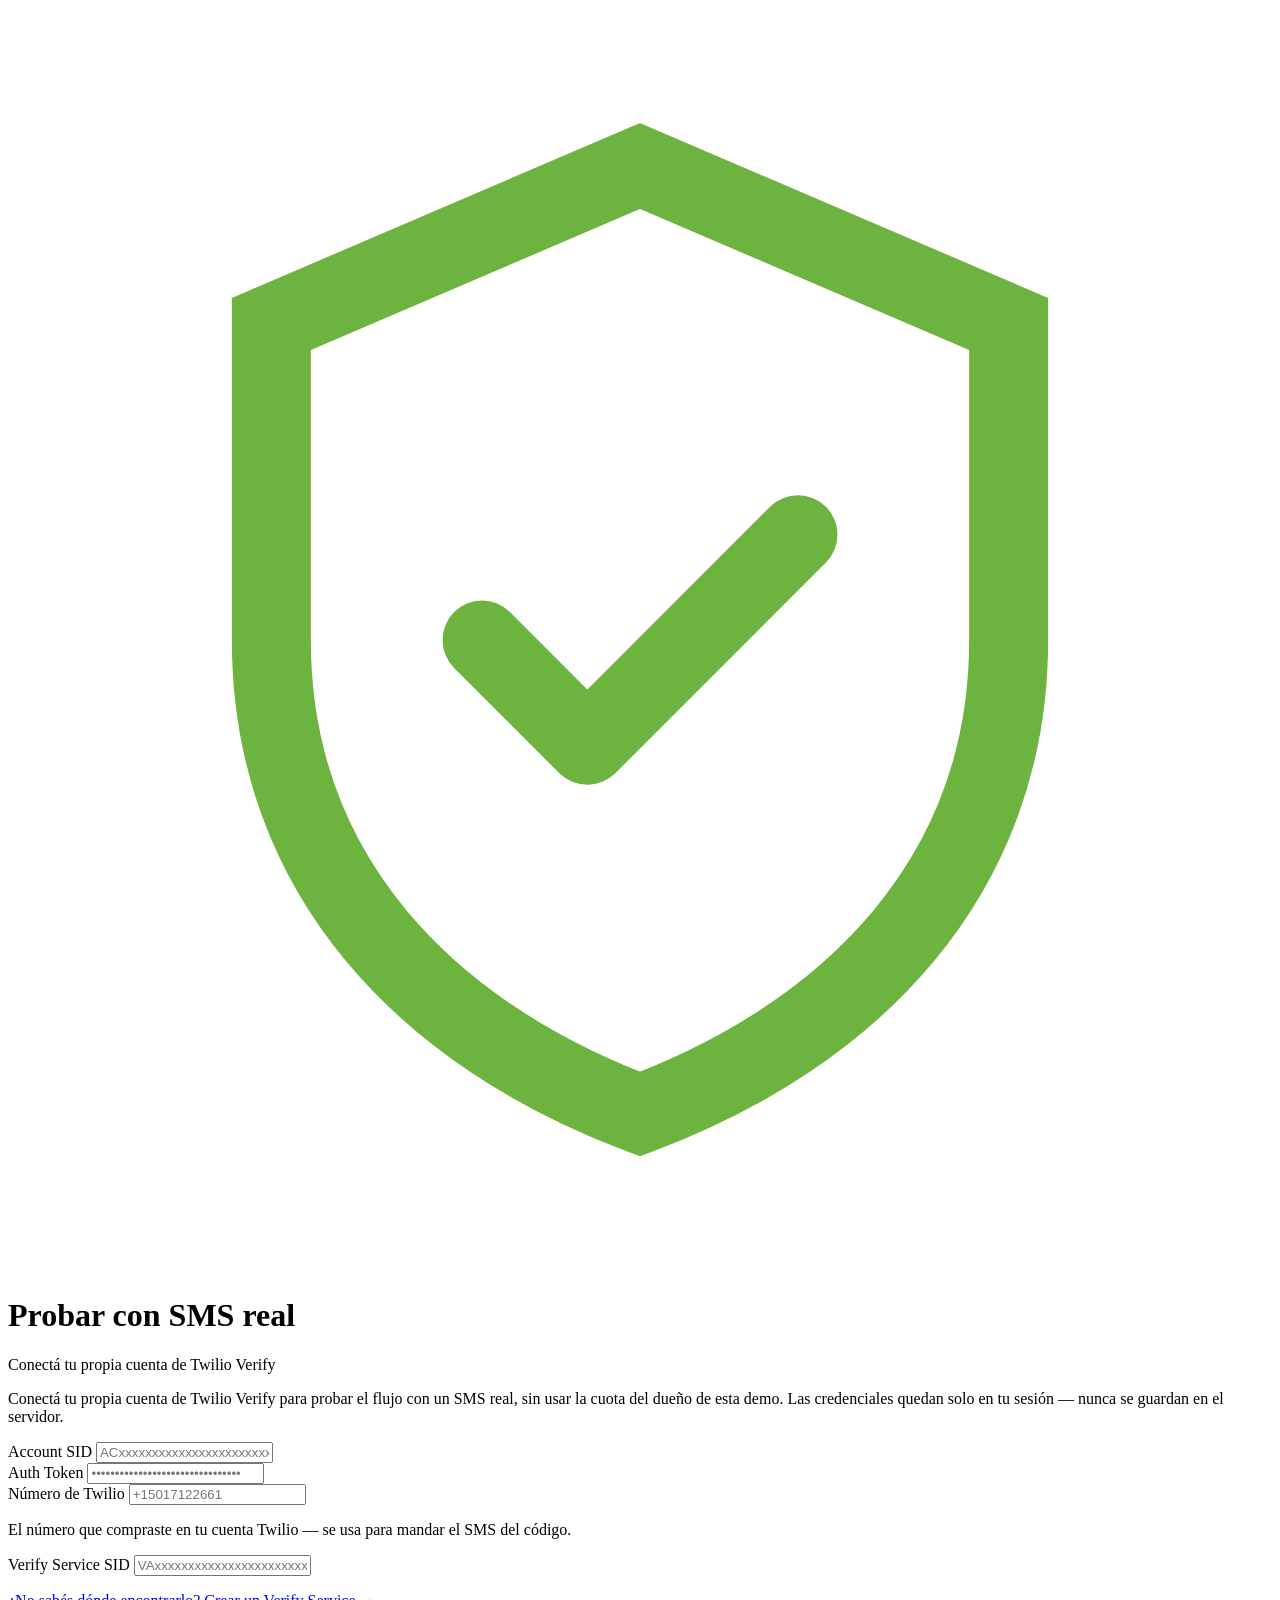
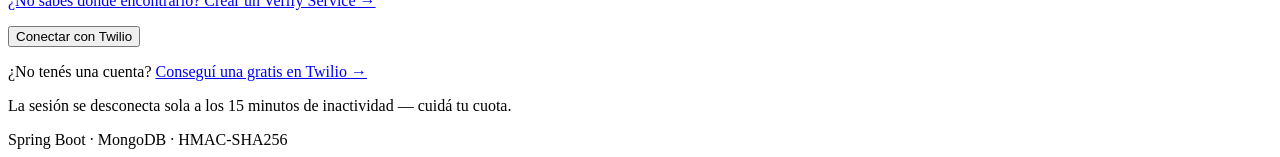
==== src/main/resources/static/index.html @ 2254ca59 "ui: reordenar campos del formulario de conexion Twilio Numero de Twilio ahora va justo despues de Au" ====
<!DOCTYPE html>
<html lang="es">
<head>
<meta charset="UTF-8">
<meta name="viewport" content="width=device-width, initial-scale=1.0">
<title>OTP Service</title>
<link rel="icon" href="data:image/svg+xml,%3Csvg xmlns='http://www.w3.org/2000/svg' viewBox='0 0 24 24'%3E%3Crect width='24' height='24' rx='6' fill='%2314210d'/%3E%3Cpath d='M12 3l7 3v6c0 4.5-3 7.5-7 9-4-1.5-7-4.5-7-9V6l7-3z' fill='none' stroke='%236db33f' stroke-width='1.6'/%3E%3C/svg%3E">
<link rel="preconnect" href="https://fonts.googleapis.com">
<link rel="preconnect" href="https://fonts.gstatic.com" crossorigin>
<link href="https://fonts.googleapis.com/css2?family=Space+Grotesk:wght@500;600;700&family=JetBrains+Mono:wght@500;600&family=Manrope:wght@400;500;600&display=swap" rel="stylesheet">
<link rel="stylesheet" href="/style.css">
</head>
<body>
  <div class="app-wrapper">
    <div class="app app-narrow">
      <header>
        <div class="badge" aria-hidden="true">
          <svg viewBox="0 0 24 24" fill="none">
            <path d="M12 3l7 3v6c0 4.5-3 7.5-7 9-4-1.5-7-4.5-7-9V6l7-3z" stroke="#6db33f" stroke-width="1.5"/>
            <path d="M9 12l2 2 4-4" stroke="#6db33f" stroke-width="1.5" stroke-linecap="round" stroke-linejoin="round"/>
          </svg>
        </div>
        <h1>Probar con SMS real</h1>
        <p>Conectá tu propia cuenta de Twilio Verify</p>
      </header>

      <div class="card twilio-card">
        <p class="hint" style="margin-top:0;">Conectá tu propia cuenta de Twilio Verify para probar el flujo con un SMS real, sin usar la cuota del dueño de esta demo. Las credenciales quedan solo en tu sesión — nunca se guardan en el servidor.</p>
        <div class="field">
          <label for="tw-account-sid">Account SID</label>
          <input id="tw-account-sid" type="text" placeholder="ACxxxxxxxxxxxxxxxxxxxxxxxxxxxxxxxx">
        </div>
        <div class="field">
          <label for="tw-auth-token">Auth Token</label>
          <input id="tw-auth-token" type="password" placeholder="••••••••••••••••••••••••••••••••">
        </div>

        <div class="field">
          <label for="tw-phone-number">Número de Twilio</label>
          <input id="tw-phone-number" type="text" placeholder="+15017122661">
          <p class="field-help">El número que compraste en tu cuenta Twilio — se usa para mandar el SMS del código.</p>
        </div>

        <div class="field">
          <label for="tw-verify-sid">Verify Service SID</label>
          <input id="tw-verify-sid" type="text" placeholder="VAxxxxxxxxxxxxxxxxxxxxxxxxxxxxxxxx">
          <p class="field-help"><a href="https://console.twilio.com/us1/develop/verify/services" target="_blank" rel="noopener noreferrer" class="twilio-link">¿No sabés dónde encontrarlo? Crear un Verify Service →</a></p>
        </div>

        <button id="tw-connect-btn" onclick="connectTwilio()">
          <span class="spinner"></span>
          <span class="btn-label">Conectar con Twilio</span>
        </button>
        <div id="tw-connect-result" class="result" role="status" aria-live="polite"></div>
        <p class="hint">¿No tenés una cuenta? <a href="https://console.twilio.com/" target="_blank" rel="noopener noreferrer" class="twilio-link">Conseguí una gratis en Twilio →</a></p>
        <p class="hint tw-warning">La sesión se desconecta sola a los 15 minutos de inactividad — cuidá tu cuota.</p>
      </div>

      <footer>Spring Boot · MongoDB · HMAC-SHA256</footer>
    </div>
  </div>

<script src="/js/twilio-connect.js"></script>
</body>
</html>
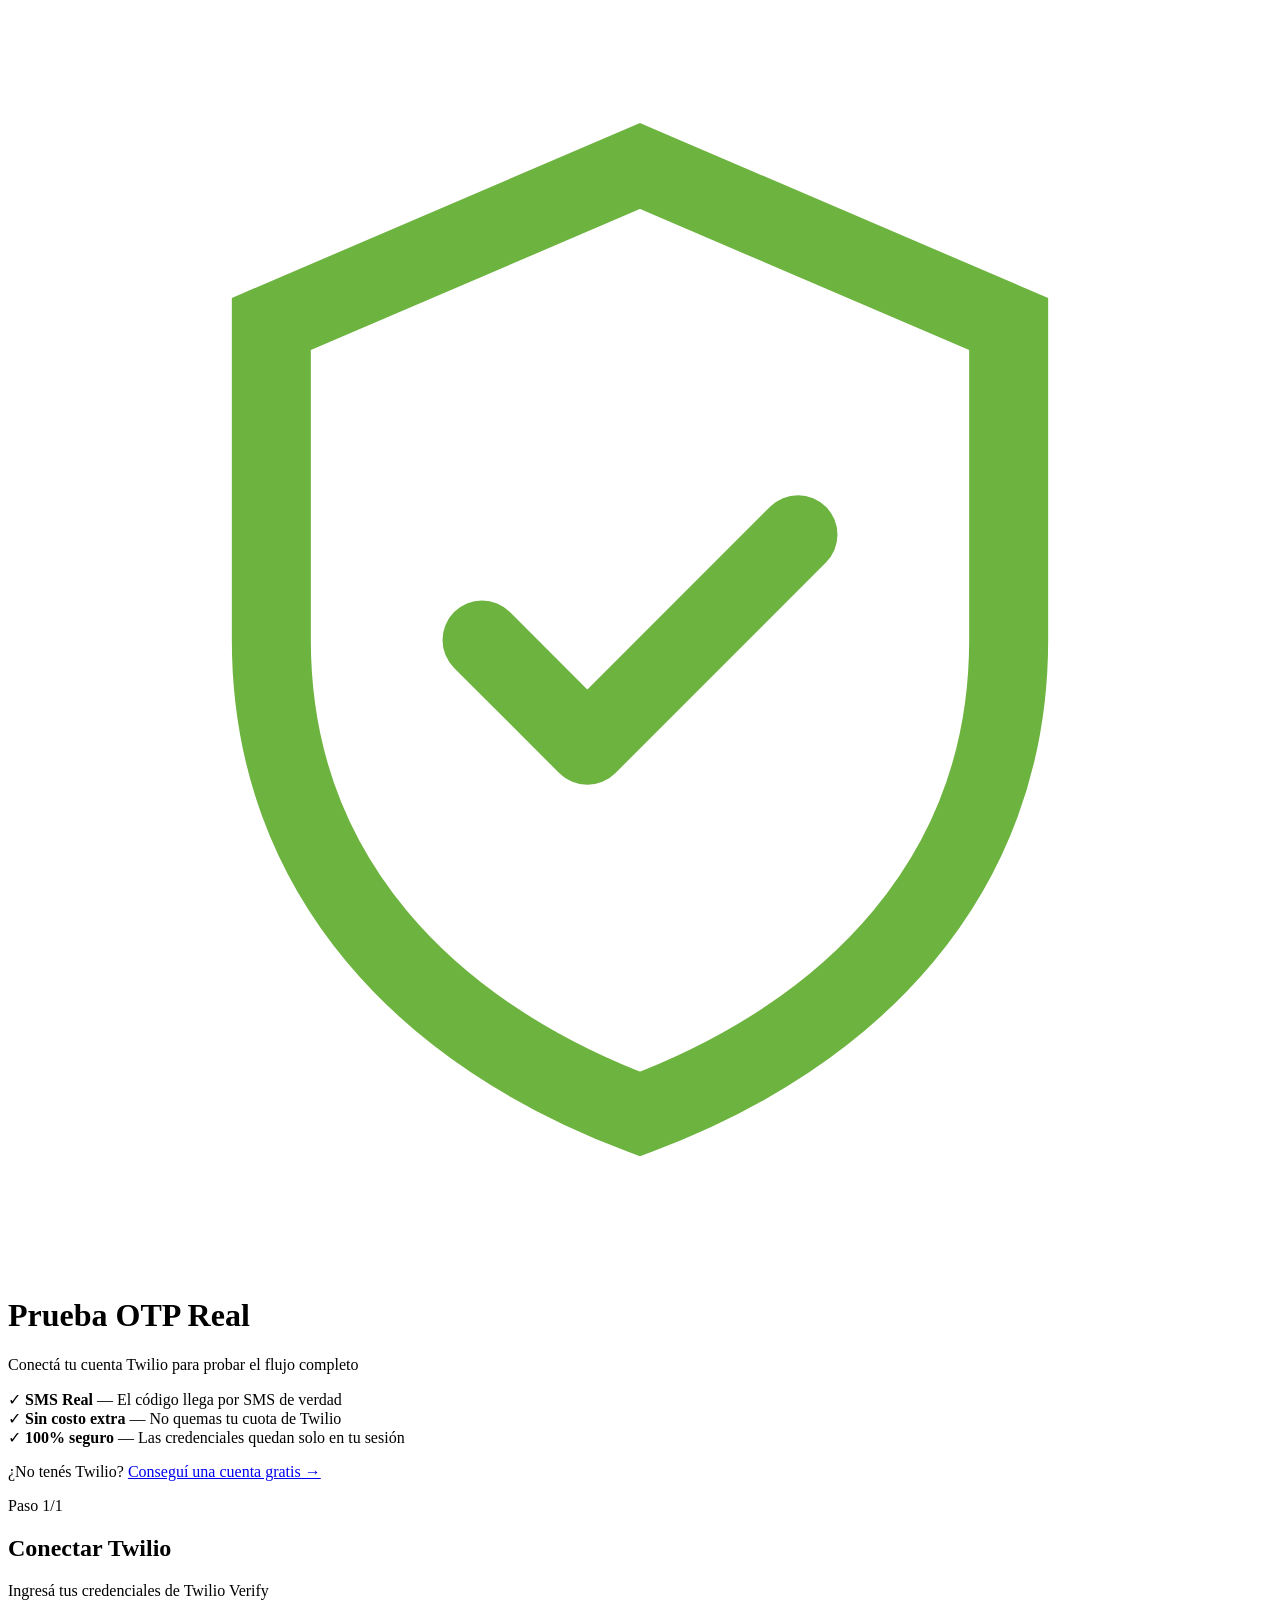
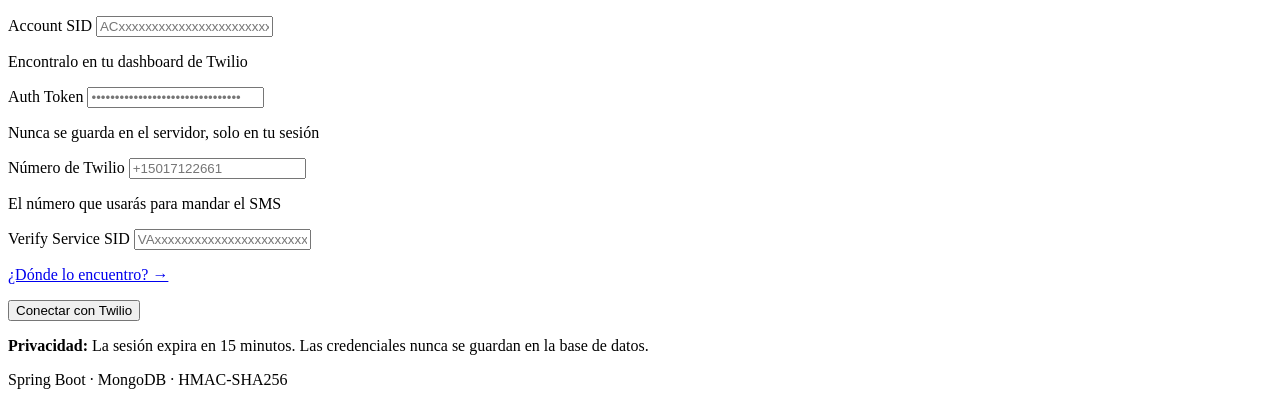
==== commit 1ccea85c: "design: rediseño UI/UX login con dos columnas + glassmorphism Implementada propuesta híbrida impecca" ====
--- a/src/main/resources/static/index.html
+++ b/src/main/resources/static/index.html
@@ -12,48 +12,94 @@
 </head>
 <body>
   <div class="app-wrapper">
-    <div class="app app-narrow">
-      <header>
-        <div class="badge" aria-hidden="true">
-          <svg viewBox="0 0 24 24" fill="none">
-            <path d="M12 3l7 3v6c0 4.5-3 7.5-7 9-4-1.5-7-4.5-7-9V6l7-3z" stroke="#6db33f" stroke-width="1.5"/>
-            <path d="M9 12l2 2 4-4" stroke="#6db33f" stroke-width="1.5" stroke-linecap="round" stroke-linejoin="round"/>
-          </svg>
-        </div>
-        <h1>Probar con SMS real</h1>
-        <p>Conectá tu propia cuenta de Twilio Verify</p>
-      </header>
+    <div class="app app-login">
+      <div class="login-container">
 
-      <div class="card twilio-card">
-        <p class="hint" style="margin-top:0;">Conectá tu propia cuenta de Twilio Verify para probar el flujo con un SMS real, sin usar la cuota del dueño de esta demo. Las credenciales quedan solo en tu sesión — nunca se guardan en el servidor.</p>
-        <div class="field">
-          <label for="tw-account-sid">Account SID</label>
-          <input id="tw-account-sid" type="text" placeholder="ACxxxxxxxxxxxxxxxxxxxxxxxxxxxxxxxx">
-        </div>
-        <div class="field">
-          <label for="tw-auth-token">Auth Token</label>
-          <input id="tw-auth-token" type="password" placeholder="••••••••••••••••••••••••••••••••">
+        <!-- COLUMNA IZQUIERDA: Info & Branding -->
+        <div class="login-info">
+          <div class="badge" aria-hidden="true">
+            <svg viewBox="0 0 24 24" fill="none">
+              <path d="M12 3l7 3v6c0 4.5-3 7.5-7 9-4-1.5-7-4.5-7-9V6l7-3z" stroke="#6db33f" stroke-width="1.5"/>
+              <path d="M9 12l2 2 4-4" stroke="#6db33f" stroke-width="1.5" stroke-linecap="round" stroke-linejoin="round"/>
+            </svg>
+          </div>
+          <h1>Prueba OTP Real</h1>
+          <p class="lead">Conectá tu cuenta Twilio para probar el flujo completo</p>
+
+          <div class="benefits">
+            <div class="benefit-item">
+              <span class="benefit-icon">✓</span>
+              <span class="benefit-text"><strong>SMS Real</strong> — El código llega por SMS de verdad</span>
+            </div>
+            <div class="benefit-item">
+              <span class="benefit-icon">✓</span>
+              <span class="benefit-text"><strong>Sin costo extra</strong> — No quemas tu cuota de Twilio</span>
+            </div>
+            <div class="benefit-item">
+              <span class="benefit-icon">✓</span>
+              <span class="benefit-text"><strong>100% seguro</strong> — Las credenciales quedan solo en tu sesión</span>
+            </div>
+          </div>
+
+          <div class="info-footer">
+            <p class="hint">¿No tenés Twilio? <a href="https://console.twilio.com/" target="_blank" rel="noopener noreferrer" class="link-accent">Conseguí una cuenta gratis →</a></p>
+          </div>
         </div>
 
-        <div class="field">
-          <label for="tw-phone-number">Número de Twilio</label>
-          <input id="tw-phone-number" type="text" placeholder="+15017122661">
-          <p class="field-help">El número que compraste en tu cuenta Twilio — se usa para mandar el SMS del código.</p>
+        <!-- COLUMNA DERECHA: Form Card -->
+        <div class="login-form-wrapper">
+          <div class="login-progress">
+            <span class="progress-label">Paso 1/1</span>
+            <div class="progress-bar">
+              <div class="progress-fill"></div>
+            </div>
+          </div>
+
+          <div class="card login-card">
+            <div class="card-header">
+              <h2>Conectar Twilio</h2>
+              <p class="card-subtitle">Ingresá tus credenciales de Twilio Verify</p>
+            </div>
+
+            <div class="form-section">
+              <div class="field">
+                <label for="tw-account-sid">Account SID</label>
+                <input id="tw-account-sid" type="text" placeholder="ACxxxxxxxxxxxxxxxxxxxxxxxxxxxxxxxx" autocomplete="off">
+                <p class="field-help">Encontralo en tu dashboard de Twilio</p>
+              </div>
+
+              <div class="field">
+                <label for="tw-auth-token">Auth Token</label>
+                <input id="tw-auth-token" type="password" placeholder="••••••••••••••••••••••••••••••••">
+                <p class="field-help">Nunca se guarda en el servidor, solo en tu sesión</p>
+              </div>
+
+              <div class="field">
+                <label for="tw-phone-number">Número de Twilio</label>
+                <input id="tw-phone-number" type="text" placeholder="+15017122661">
+                <p class="field-help">El número que usarás para mandar el SMS</p>
+              </div>
+
+              <div class="field">
+                <label for="tw-verify-sid">Verify Service SID</label>
+                <input id="tw-verify-sid" type="text" placeholder="VAxxxxxxxxxxxxxxxxxxxxxxxxxxxxxxxx">
+                <p class="field-help"><a href="https://console.twilio.com/us1/develop/verify/services" target="_blank" rel="noopener noreferrer" class="link-accent">¿Dónde lo encuentro? →</a></p>
+              </div>
+            </div>
+
+            <button id="tw-connect-btn" onclick="connectTwilio()" class="btn-primary">
+              <span class="spinner"></span>
+              <span class="btn-label">Conectar con Twilio</span>
+            </button>
+
+            <div id="tw-connect-result" class="result" role="status" aria-live="polite"></div>
+
+            <div class="form-footer">
+              <p class="hint"><strong>Privacidad:</strong> La sesión expira en 15 minutos. Las credenciales nunca se guardan en la base de datos.</p>
+            </div>
+          </div>
         </div>
 
-        <div class="field">
-          <label for="tw-verify-sid">Verify Service SID</label>
-          <input id="tw-verify-sid" type="text" placeholder="VAxxxxxxxxxxxxxxxxxxxxxxxxxxxxxxxx">
-          <p class="field-help"><a href="https://console.twilio.com/us1/develop/verify/services" target="_blank" rel="noopener noreferrer" class="twilio-link">¿No sabés dónde encontrarlo? Crear un Verify Service →</a></p>
-        </div>
-
-        <button id="tw-connect-btn" onclick="connectTwilio()">
-          <span class="spinner"></span>
-          <span class="btn-label">Conectar con Twilio</span>
-        </button>
-        <div id="tw-connect-result" class="result" role="status" aria-live="polite"></div>
-        <p class="hint">¿No tenés una cuenta? <a href="https://console.twilio.com/" target="_blank" rel="noopener noreferrer" class="twilio-link">Conseguí una gratis en Twilio →</a></p>
-        <p class="hint tw-warning">La sesión se desconecta sola a los 15 minutos de inactividad — cuidá tu cuota.</p>
       </div>
 
       <footer>Spring Boot · MongoDB · HMAC-SHA256</footer>
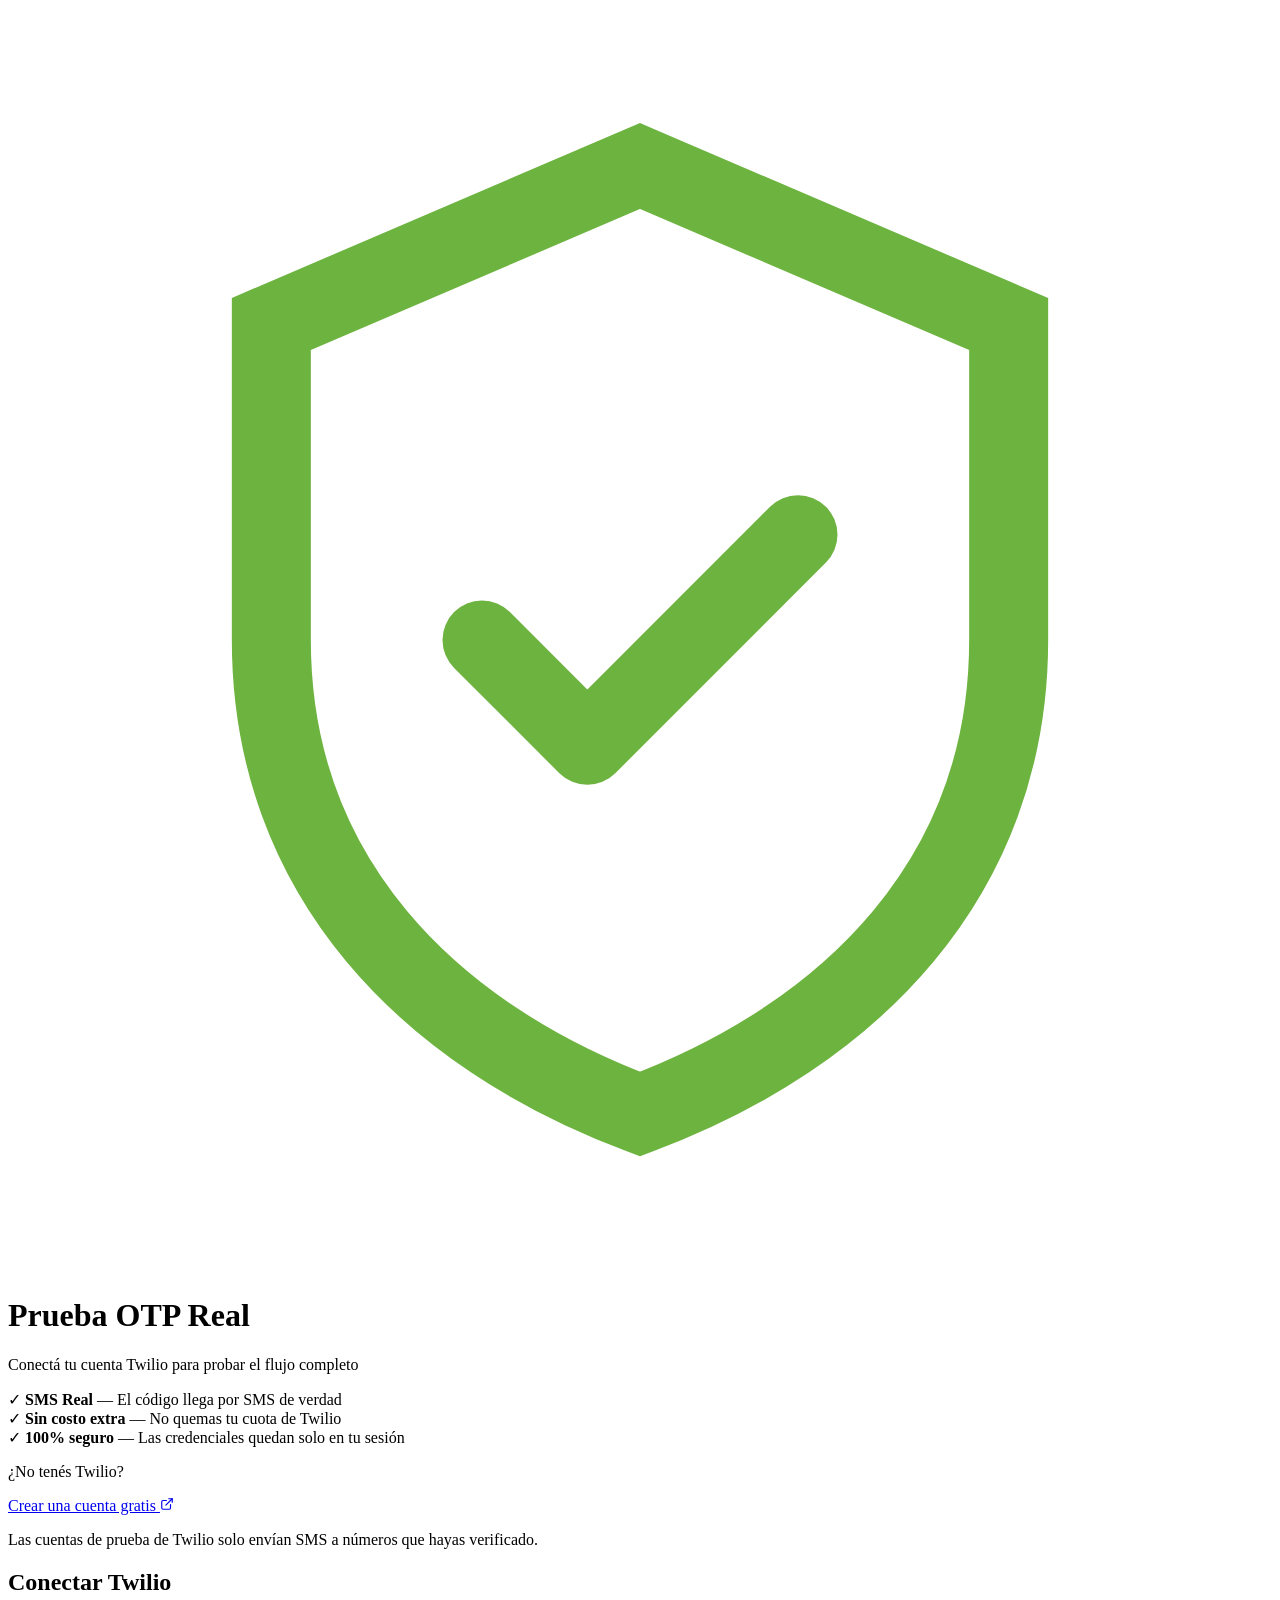
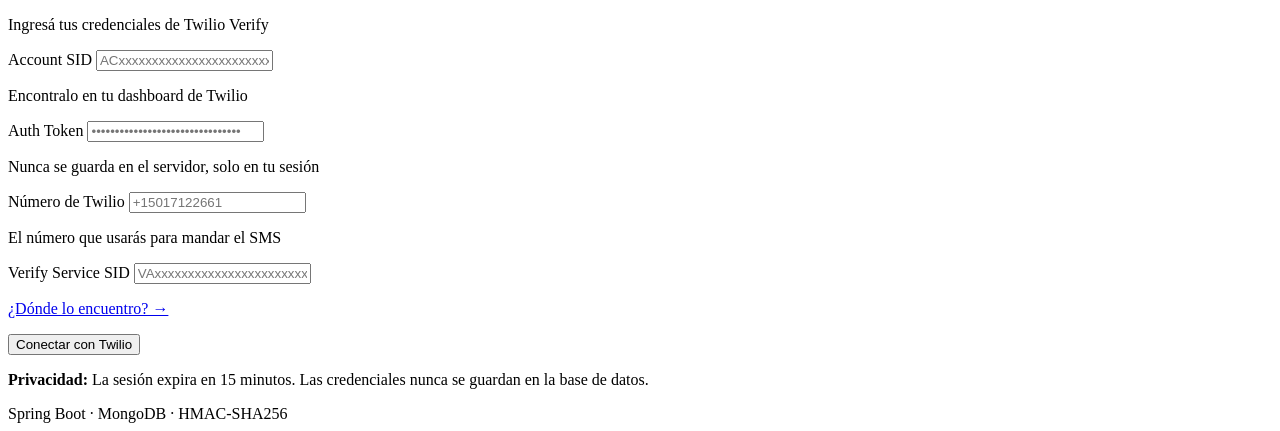
==== commit f34b5708: "feat(ui): remove the login step indicator and give the Twilio signup link its own block - Drop the "" ====
--- a/src/main/resources/static/index.html
+++ b/src/main/resources/static/index.html
@@ -42,19 +42,21 @@
           </div>
 
           <div class="info-footer">
-            <p class="hint">¿No tenés Twilio? <a href="https://console.twilio.com/" target="_blank" rel="noopener noreferrer" class="link-accent">Conseguí una cuenta gratis →</a></p>
+            <p class="info-footer-title">¿No tenés Twilio?</p>
+            <a class="btn-outline" href="https://console.twilio.com/" target="_blank" rel="noopener noreferrer">
+              <span>Crear una cuenta gratis</span>
+              <svg width="14" height="14" viewBox="0 0 24 24" fill="none" stroke="currentColor" stroke-width="2" stroke-linecap="round" stroke-linejoin="round" aria-hidden="true">
+                <path d="M18 13v6a2 2 0 0 1-2 2H5a2 2 0 0 1-2-2V8a2 2 0 0 1 2-2h6"/>
+                <polyline points="15 3 21 3 21 9"/>
+                <line x1="10" y1="14" x2="21" y2="3"/>
+              </svg>
+            </a>
+            <p class="info-footer-note">Las cuentas de prueba de Twilio solo envían SMS a números que hayas verificado.</p>
           </div>
         </div>
 
         <!-- COLUMNA DERECHA: Form Card -->
         <div class="login-form-wrapper">
-          <div class="login-progress">
-            <span class="progress-label">Paso 1/1</span>
-            <div class="progress-bar">
-              <div class="progress-fill"></div>
-            </div>
-          </div>
-
           <div class="card login-card">
             <div class="card-header">
               <h2>Conectar Twilio</h2>
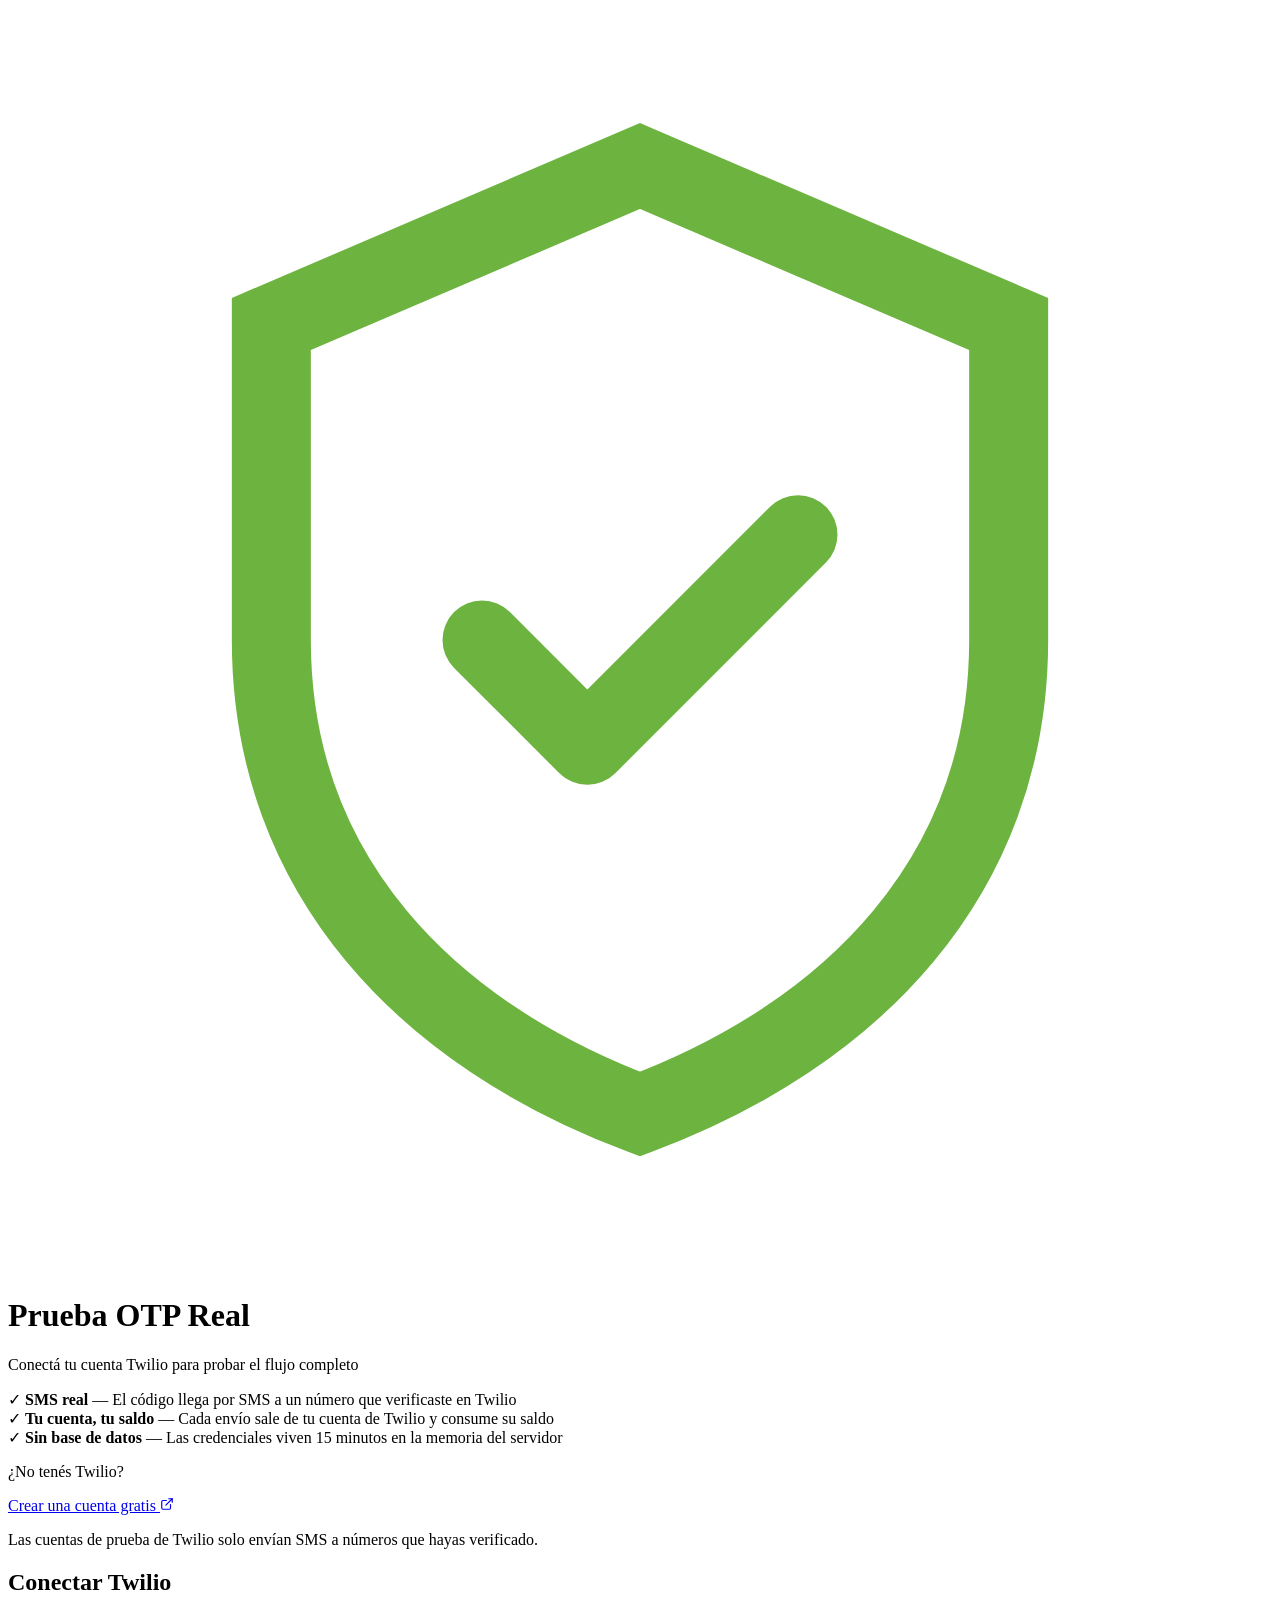
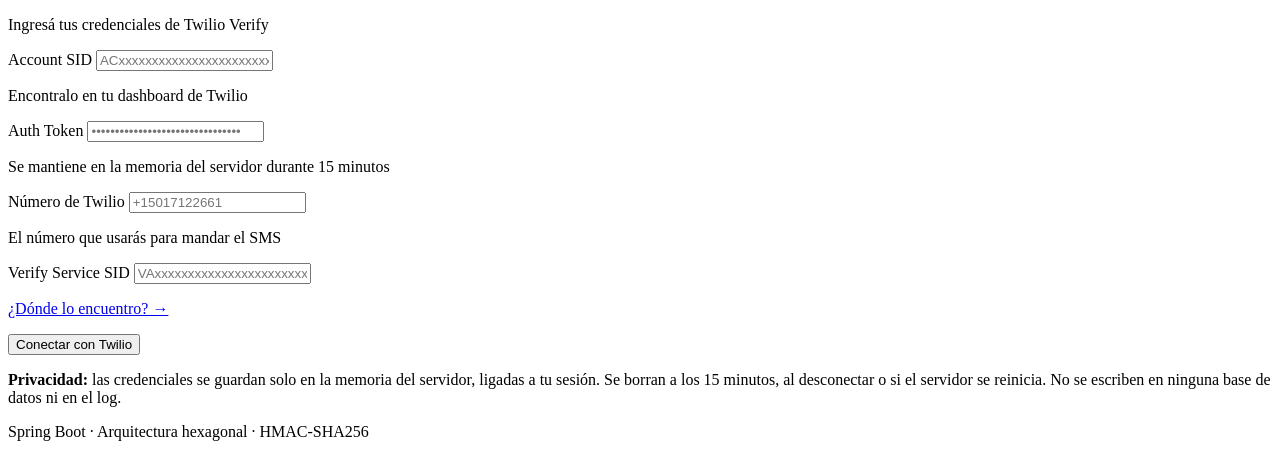
==== commit 53567dfd: "feat: prepare OTP service for Docker and Render deployment In-memory OTP storage by default with Mon" ====
--- a/src/main/resources/static/index.html
+++ b/src/main/resources/static/index.html
@@ -29,15 +29,15 @@
           <div class="benefits">
             <div class="benefit-item">
               <span class="benefit-icon">✓</span>
-              <span class="benefit-text"><strong>SMS Real</strong> — El código llega por SMS de verdad</span>
+              <span class="benefit-text"><strong>SMS real</strong> — El código llega por SMS a un número que verificaste en Twilio</span>
             </div>
             <div class="benefit-item">
               <span class="benefit-icon">✓</span>
-              <span class="benefit-text"><strong>Sin costo extra</strong> — No quemas tu cuota de Twilio</span>
+              <span class="benefit-text"><strong>Tu cuenta, tu saldo</strong> — Cada envío sale de tu cuenta de Twilio y consume su saldo</span>
             </div>
             <div class="benefit-item">
               <span class="benefit-icon">✓</span>
-              <span class="benefit-text"><strong>100% seguro</strong> — Las credenciales quedan solo en tu sesión</span>
+              <span class="benefit-text"><strong>Sin base de datos</strong> — Las credenciales viven 15 minutos en la memoria del servidor</span>
             </div>
           </div>
 
@@ -73,7 +73,7 @@
               <div class="field">
                 <label for="tw-auth-token">Auth Token</label>
                 <input id="tw-auth-token" type="password" placeholder="••••••••••••••••••••••••••••••••">
-                <p class="field-help">Nunca se guarda en el servidor, solo en tu sesión</p>
+                <p class="field-help">Se mantiene en la memoria del servidor durante 15 minutos</p>
               </div>
 
               <div class="field">
@@ -97,14 +97,14 @@
             <div id="tw-connect-result" class="result" role="status" aria-live="polite"></div>
 
             <div class="form-footer">
-              <p class="hint"><strong>Privacidad:</strong> La sesión expira en 15 minutos. Las credenciales nunca se guardan en la base de datos.</p>
+              <p class="hint"><strong>Privacidad:</strong> las credenciales se guardan solo en la memoria del servidor, ligadas a tu sesión. Se borran a los 15 minutos, al desconectar o si el servidor se reinicia. No se escriben en ninguna base de datos ni en el log.</p>
             </div>
           </div>
         </div>
 
       </div>
 
-      <footer>Spring Boot · MongoDB · HMAC-SHA256</footer>
+      <footer>Spring Boot · Arquitectura hexagonal · HMAC-SHA256</footer>
     </div>
   </div>
 
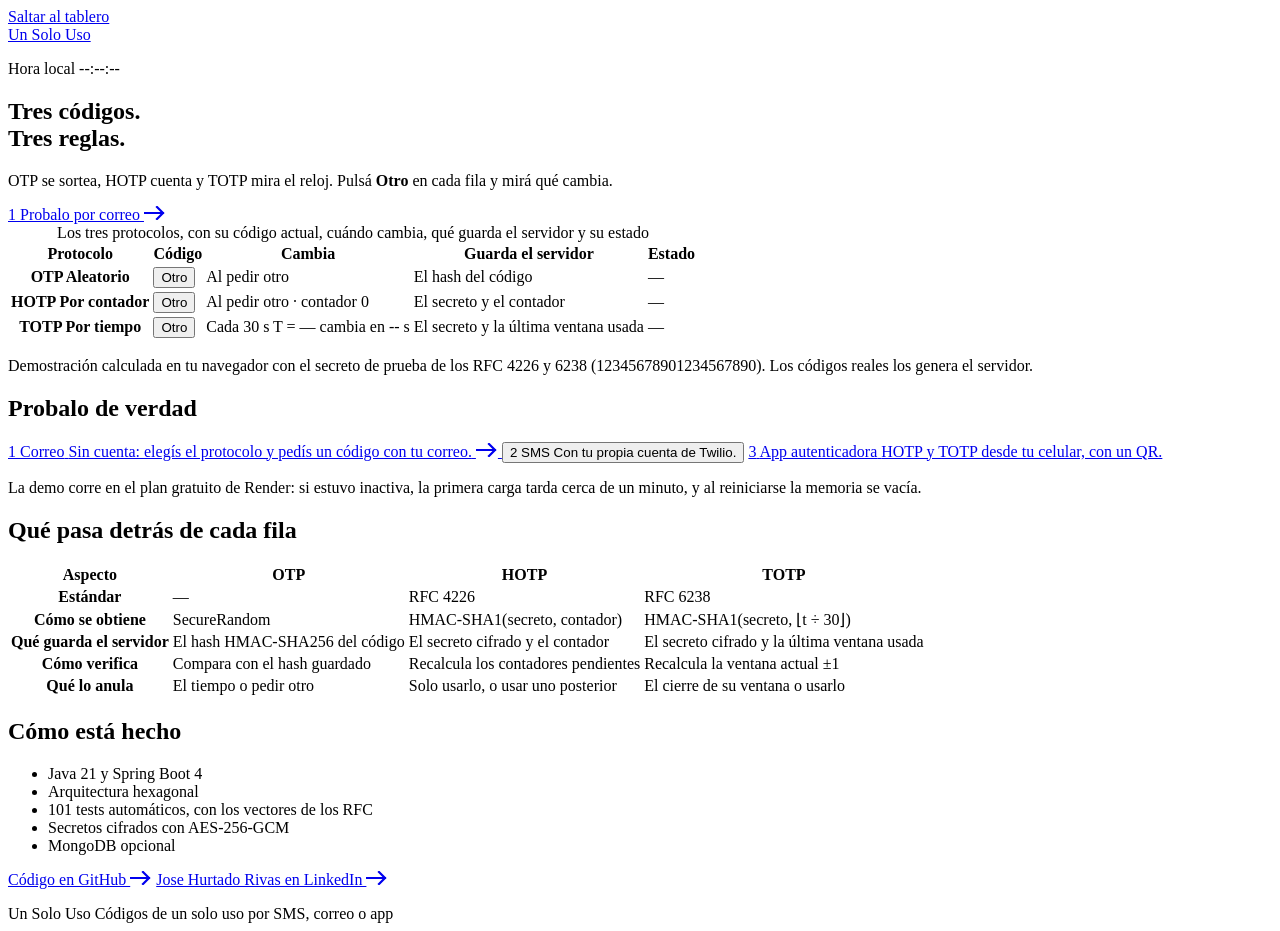
==== commit 05fffea9: "feat: departure-board landing and protocol selector in the UI The landing shows OTP, HOTP and TOTP s" ====
--- a/src/main/resources/static/index.html
+++ b/src/main/resources/static/index.html
@@ -3,111 +3,264 @@
 <head>
 <meta charset="UTF-8">
 <meta name="viewport" content="width=device-width, initial-scale=1.0">
-<title>OTP Service</title>
-<link rel="icon" href="data:image/svg+xml,%3Csvg xmlns='http://www.w3.org/2000/svg' viewBox='0 0 24 24'%3E%3Crect width='24' height='24' rx='6' fill='%2314210d'/%3E%3Cpath d='M12 3l7 3v6c0 4.5-3 7.5-7 9-4-1.5-7-4.5-7-9V6l7-3z' fill='none' stroke='%236db33f' stroke-width='1.6'/%3E%3C/svg%3E">
+<title>Un Solo Uso</title>
+<meta name="description" content="OTP, HOTP y TOTP en un mismo tablero: mirá en vivo cómo cambia cada código de un solo uso y probalo por correo, SMS o app autenticadora.">
+<link rel="icon" href="data:image/svg+xml,%3Csvg xmlns='http://www.w3.org/2000/svg' viewBox='0 0 24 24'%3E%3Crect width='24' height='24' rx='3' fill='%230e0e0d'/%3E%3Crect x='5' y='5' width='14' height='14' rx='1.5' fill='%23232321'/%3E%3Cpath d='M5 12h14' stroke='%230e0e0d' stroke-width='1.2'/%3E%3Cpath d='M12 7.5v9' stroke='%23f5b301' stroke-width='2.2' stroke-linecap='round'/%3E%3C/svg%3E">
 <link rel="preconnect" href="https://fonts.googleapis.com">
 <link rel="preconnect" href="https://fonts.gstatic.com" crossorigin>
-<link href="https://fonts.googleapis.com/css2?family=Space+Grotesk:wght@500;600;700&family=JetBrains+Mono:wght@500;600&family=Manrope:wght@400;500;600&display=swap" rel="stylesheet">
-<link rel="stylesheet" href="/style.css">
+<link href="https://fonts.googleapis.com/css2?family=Big+Shoulders+Display:wght@600;700;800&family=Barlow:wght@400;500;600&family=JetBrains+Mono:wght@500&display=swap" rel="stylesheet">
+<link rel="stylesheet" href="/board.css">
 </head>
-<body>
-  <div class="app-wrapper">
-    <div class="app app-login">
-      <div class="login-container">
-
-        <!-- COLUMNA IZQUIERDA: Info & Branding -->
-        <div class="login-info">
-          <div class="badge" aria-hidden="true">
-            <svg viewBox="0 0 24 24" fill="none">
-              <path d="M12 3l7 3v6c0 4.5-3 7.5-7 9-4-1.5-7-4.5-7-9V6l7-3z" stroke="#6db33f" stroke-width="1.5"/>
-              <path d="M9 12l2 2 4-4" stroke="#6db33f" stroke-width="1.5" stroke-linecap="round" stroke-linejoin="round"/>
-            </svg>
-          </div>
-          <h1>Prueba OTP Real</h1>
-          <p class="lead">Conectá tu cuenta Twilio para probar el flujo completo</p>
-
-          <div class="benefits">
-            <div class="benefit-item">
-              <span class="benefit-icon">✓</span>
-              <span class="benefit-text"><strong>SMS real</strong> — El código llega por SMS a un número que verificaste en Twilio</span>
-            </div>
-            <div class="benefit-item">
-              <span class="benefit-icon">✓</span>
-              <span class="benefit-text"><strong>Tu cuenta, tu saldo</strong> — Cada envío sale de tu cuenta de Twilio y consume su saldo</span>
-            </div>
-            <div class="benefit-item">
-              <span class="benefit-icon">✓</span>
-              <span class="benefit-text"><strong>Sin base de datos</strong> — Las credenciales viven 15 minutos en la memoria del servidor</span>
-            </div>
-          </div>
-
-          <div class="info-footer">
-            <p class="info-footer-title">¿No tenés Twilio?</p>
-            <a class="btn-outline" href="https://console.twilio.com/" target="_blank" rel="noopener noreferrer">
-              <span>Crear una cuenta gratis</span>
-              <svg width="14" height="14" viewBox="0 0 24 24" fill="none" stroke="currentColor" stroke-width="2" stroke-linecap="round" stroke-linejoin="round" aria-hidden="true">
-                <path d="M18 13v6a2 2 0 0 1-2 2H5a2 2 0 0 1-2-2V8a2 2 0 0 1 2-2h6"/>
-                <polyline points="15 3 21 3 21 9"/>
-                <line x1="10" y1="14" x2="21" y2="3"/>
-              </svg>
-            </a>
-            <p class="info-footer-note">Las cuentas de prueba de Twilio solo envían SMS a números que hayas verificado.</p>
-          </div>
+<body class="board-page">
+  <a class="skip-link" href="#tablero">Saltar al tablero</a>
+
+  <header class="station">
+    <div class="station-inner">
+      <a class="station-brand" href="/" data-brand>Un Solo Uso</a>
+      <p class="station-clock" aria-label="Hora local">
+        <span class="station-clock-label">Hora local</span>
+        <time id="clock" class="station-clock-time">--:--:--</time>
+      </p>
+    </div>
+  </header>
+
+  <main class="stage">
+    <section class="intro" aria-labelledby="intro-title">
+      <h1 id="intro-title">Tres códigos.<br>Tres reglas.</h1>
+      <div class="intro-side">
+        <p class="intro-lead">
+          OTP se sortea, HOTP cuenta y TOTP mira el reloj.
+          Pulsá <strong>Otro</strong> en cada fila y mirá qué cambia.
+        </p>
+        <a class="intro-cta" href="/otp-service.html?canal=correo">
+          <span class="intro-cta-gate" aria-hidden="true">1</span>
+          <span>Probalo por correo</span>
+          <svg class="arrow" width="22" height="14" viewBox="0 0 22 14" fill="none" stroke="currentColor" stroke-width="2.2" stroke-linecap="square" aria-hidden="true"><path d="M1 7h18M13 1l6 6-6 6"/></svg>
+        </a>
+      </div>
+    </section>
+
+    <section id="tablero" class="board" aria-label="Tablero de códigos de un solo uso">
+      <table class="board-table">
+        <caption class="visually-hidden">Los tres protocolos, con su código actual, cuándo cambia, qué guarda el servidor y su estado</caption>
+        <thead>
+          <tr>
+            <th scope="col">Protocolo</th>
+            <th scope="col">Código</th>
+            <th scope="col">Cambia</th>
+            <th scope="col">Guarda el servidor</th>
+            <th scope="col">Estado</th>
+          </tr>
+        </thead>
+        <tbody>
+          <tr class="board-row" data-protocol="OTP">
+            <th scope="row" class="cell-proto">
+              <span class="proto-name">OTP</span>
+              <span class="proto-sub">Aleatorio</span>
+            </th>
+            <td class="cell-code" data-label="Código">
+              <div class="code-line">
+                <span class="flaps" data-flaps="6" role="img" aria-label="Código"></span>
+                <button type="button" class="key" data-action="otro" aria-label="Pedir otro código OTP">Otro</button>
+              </div>
+              <p class="previous" hidden></p>
+            </td>
+            <td class="cell-change" data-label="Cambia">Al pedir otro</td>
+            <td class="cell-stores" data-label="Guarda el servidor">El hash del código</td>
+            <td class="cell-status" data-label="Estado">
+              <span class="status"><span class="lamp" aria-hidden="true"></span><span class="status-text">—</span></span>
+            </td>
+          </tr>
+          <tr class="board-row" data-protocol="HOTP">
+            <th scope="row" class="cell-proto">
+              <span class="proto-name">HOTP</span>
+              <span class="proto-sub">Por contador</span>
+            </th>
+            <td class="cell-code" data-label="Código">
+              <div class="code-line">
+                <span class="flaps" data-flaps="6" role="img" aria-label="Código"></span>
+                <button type="button" class="key" data-action="otro" aria-label="Pedir otro código HOTP">Otro</button>
+              </div>
+              <p class="previous" hidden></p>
+            </td>
+            <td class="cell-change" data-label="Cambia">Al pedir otro · <span class="mono">contador <span data-field="counter">0</span></span></td>
+            <td class="cell-stores" data-label="Guarda el servidor">El secreto y el contador</td>
+            <td class="cell-status" data-label="Estado">
+              <span class="status"><span class="lamp" aria-hidden="true"></span><span class="status-text">—</span></span>
+            </td>
+          </tr>
+          <tr class="board-row" data-protocol="TOTP">
+            <th scope="row" class="cell-proto">
+              <span class="proto-name">TOTP</span>
+              <span class="proto-sub">Por tiempo</span>
+            </th>
+            <td class="cell-code" data-label="Código">
+              <div class="code-line">
+                <span class="flaps" data-flaps="6" role="img" aria-label="Código"></span>
+                <button type="button" class="key" data-action="otro" aria-label="Pedir otro código TOTP">Otro</button>
+              </div>
+              <p class="previous" hidden></p>
+            </td>
+            <td class="cell-change" data-label="Cambia">
+              Cada 30 s
+              <span class="mono window-step">T = <span data-field="step">—</span></span>
+              <span class="window-left">cambia en <span class="mono" data-field="left">--</span> s</span>
+              <span class="window-track" aria-hidden="true"><span class="window-bar" data-field="bar"></span></span>
+            </td>
+            <td class="cell-stores" data-label="Guarda el servidor">El secreto y la última ventana usada</td>
+            <td class="cell-status" data-label="Estado">
+              <span class="status"><span class="lamp" aria-hidden="true"></span><span class="status-text">—</span></span>
+            </td>
+          </tr>
+        </tbody>
+      </table>
+      <p id="board-live" class="visually-hidden" aria-live="polite"></p>
+      <p class="board-note">
+        Demostración calculada en tu navegador con el secreto de prueba de los RFC 4226 y 6238
+        (<span class="mono">12345678901234567890</span>). Los códigos reales los genera el servidor.
+      </p>
+    </section>
+
+    <section id="puertas" class="gates" aria-labelledby="gates-title">
+      <h2 id="gates-title" class="gates-title">Probalo de verdad</h2>
+      <div class="gates-row">
+        <a class="gate gate-primary" href="/otp-service.html?canal=correo">
+          <span class="gate-number" aria-hidden="true">1</span>
+          <span class="gate-body">
+            <span class="gate-name">Correo</span>
+            <span class="gate-sub">Sin cuenta: elegís el protocolo y pedís un código con tu correo.</span>
+          </span>
+          <span class="gate-arrow"><svg class="arrow" width="22" height="14" viewBox="0 0 22 14" fill="none" stroke="currentColor" stroke-width="2.2" stroke-linecap="square" aria-hidden="true"><path d="M1 7h18M13 1l6 6-6 6"/></svg></span>
+        </a>
+        <button type="button" class="gate" id="gate-sms" aria-expanded="false" aria-controls="sms-panel">
+          <span class="gate-number" aria-hidden="true">2</span>
+          <span class="gate-body">
+            <span class="gate-name">SMS</span>
+            <span class="gate-sub">Con tu propia cuenta de Twilio.</span>
+          </span>
+        </button>
+        <a class="gate" href="/authenticator.html">
+          <span class="gate-number" aria-hidden="true">3</span>
+          <span class="gate-body">
+            <span class="gate-name">App autenticadora</span>
+            <span class="gate-sub">HOTP y TOTP desde tu celular, con un QR.</span>
+          </span>
+        </a>
+      </div>
+
+      <p class="gates-note">
+        La demo corre en el plan gratuito de Render: si estuvo inactiva, la primera carga tarda cerca de un minuto,
+        y al reiniciarse la memoria se vacía.
+      </p>
+
+      <div id="sms-panel" class="sms-panel" hidden>
+        <h3 class="sms-title">Puerta 2 · Conectá tu Twilio</h3>
+        <p class="sms-intro">
+          El SMS sale de tu cuenta y usa su saldo.
+          ¿No tenés una? <a href="https://console.twilio.com/" target="_blank" rel="noopener noreferrer">Creala gratis</a>.
+        </p>
+        <div class="sms-fields">
+          <label class="field">
+            <span>Account SID</span>
+            <input id="tw-account-sid" type="text" placeholder="ACxxxxxxxxxxxxxxxxxxxxxxxxxxxxxxxx" autocomplete="off" spellcheck="false">
+          </label>
+          <label class="field">
+            <span>Auth Token</span>
+            <input id="tw-auth-token" type="password" placeholder="Tu Auth Token" autocomplete="off">
+          </label>
+          <label class="field">
+            <span>Número de Twilio</span>
+            <input id="tw-phone-number" type="text" placeholder="+15017122661" autocomplete="off">
+          </label>
+          <label class="field">
+            <span>Verify Service SID</span>
+            <input id="tw-verify-sid" type="text" placeholder="VAxxxxxxxxxxxxxxxxxxxxxxxxxxxxxxxx" autocomplete="off" spellcheck="false">
+          </label>
         </div>
-
-        <!-- COLUMNA DERECHA: Form Card -->
-        <div class="login-form-wrapper">
-          <div class="card login-card">
-            <div class="card-header">
-              <h2>Conectar Twilio</h2>
-              <p class="card-subtitle">Ingresá tus credenciales de Twilio Verify</p>
-            </div>
-
-            <div class="form-section">
-              <div class="field">
-                <label for="tw-account-sid">Account SID</label>
-                <input id="tw-account-sid" type="text" placeholder="ACxxxxxxxxxxxxxxxxxxxxxxxxxxxxxxxx" autocomplete="off">
-                <p class="field-help">Encontralo en tu dashboard de Twilio</p>
-              </div>
-
-              <div class="field">
-                <label for="tw-auth-token">Auth Token</label>
-                <input id="tw-auth-token" type="password" placeholder="••••••••••••••••••••••••••••••••">
-                <p class="field-help">Se mantiene en la memoria del servidor durante 15 minutos</p>
-              </div>
-
-              <div class="field">
-                <label for="tw-phone-number">Número de Twilio</label>
-                <input id="tw-phone-number" type="text" placeholder="+15017122661">
-                <p class="field-help">El número que usarás para mandar el SMS</p>
-              </div>
-
-              <div class="field">
-                <label for="tw-verify-sid">Verify Service SID</label>
-                <input id="tw-verify-sid" type="text" placeholder="VAxxxxxxxxxxxxxxxxxxxxxxxxxxxxxxxx">
-                <p class="field-help"><a href="https://console.twilio.com/us1/develop/verify/services" target="_blank" rel="noopener noreferrer" class="link-accent">¿Dónde lo encuentro? →</a></p>
-              </div>
-            </div>
-
-            <button id="tw-connect-btn" onclick="connectTwilio()" class="btn-primary">
-              <span class="spinner"></span>
-              <span class="btn-label">Conectar con Twilio</span>
-            </button>
-
-            <div id="tw-connect-result" class="result" role="status" aria-live="polite"></div>
-
-            <div class="form-footer">
-              <p class="hint"><strong>Privacidad:</strong> las credenciales se guardan solo en la memoria del servidor, ligadas a tu sesión. Se borran a los 15 minutos, al desconectar o si el servidor se reinicia. No se escriben en ninguna base de datos ni en el log.</p>
-            </div>
-          </div>
-        </div>
-
-      </div>
-
-      <footer>Spring Boot · Arquitectura hexagonal · HMAC-SHA256</footer>
-    </div>
-  </div>
-
+        <button id="tw-connect-btn" type="button" onclick="connectTwilio()" class="btn-primary">
+          <span class="spinner" aria-hidden="true"></span>
+          <span class="btn-label">Conectar con Twilio</span>
+        </button>
+        <div id="tw-connect-result" class="result" role="status" aria-live="polite"></div>
+        <p class="sms-note">
+          Las credenciales quedan 15 minutos en la memoria del servidor, sin base de datos.
+          Una cuenta de prueba solo envía a números verificados.
+          <a href="https://console.twilio.com/us1/develop/verify/services" target="_blank" rel="noopener noreferrer">¿Dónde encuentro estos datos?</a>
+        </p>
+      </div>
+    </section>
+
+    <section id="ficha" class="spec" aria-labelledby="spec-title">
+      <h2 id="spec-title">Qué pasa detrás de cada fila</h2>
+      <div class="spec-scroll">
+        <table class="spec-table">
+          <thead>
+            <tr>
+              <th scope="col"><span class="visually-hidden">Aspecto</span></th>
+              <th scope="col">OTP</th>
+              <th scope="col">HOTP</th>
+              <th scope="col">TOTP</th>
+            </tr>
+          </thead>
+          <tbody>
+            <tr>
+              <th scope="row">Estándar</th>
+              <td>—</td>
+              <td class="mono">RFC 4226</td>
+              <td class="mono">RFC 6238</td>
+            </tr>
+            <tr>
+              <th scope="row">Cómo se obtiene</th>
+              <td class="mono">SecureRandom</td>
+              <td class="mono">HMAC-SHA1(secreto, contador)</td>
+              <td class="mono">HMAC-SHA1(secreto, ⌊t ÷ 30⌋)</td>
+            </tr>
+            <tr>
+              <th scope="row">Qué guarda el servidor</th>
+              <td>El hash HMAC-SHA256 del código</td>
+              <td>El secreto cifrado y el contador</td>
+              <td>El secreto cifrado y la última ventana usada</td>
+            </tr>
+            <tr>
+              <th scope="row">Cómo verifica</th>
+              <td>Compara con el hash guardado</td>
+              <td>Recalcula los contadores pendientes</td>
+              <td>Recalcula la ventana actual ±1</td>
+            </tr>
+            <tr>
+              <th scope="row">Qué lo anula</th>
+              <td>El tiempo o pedir otro</td>
+              <td>Solo usarlo, o usar uno posterior</td>
+              <td>El cierre de su ventana o usarlo</td>
+            </tr>
+          </tbody>
+        </table>
+      </div>
+    </section>
+
+    <section id="hecho" class="built" aria-labelledby="built-title">
+      <h2 id="built-title">Cómo está hecho</h2>
+      <ul class="built-list">
+        <li>Java 21 y Spring Boot 4</li>
+        <li>Arquitectura hexagonal</li>
+        <li>101 tests automáticos, con los vectores de los RFC</li>
+        <li>Secretos cifrados con AES-256-GCM</li>
+        <li>MongoDB opcional</li>
+      </ul>
+      <p class="built-links">
+        <a href="https://github.com/JoshRivas313/OTP-Service" target="_blank" rel="noopener noreferrer">Código en GitHub <svg class="arrow" width="22" height="14" viewBox="0 0 22 14" fill="none" stroke="currentColor" stroke-width="2.2" stroke-linecap="square" aria-hidden="true"><path d="M1 7h18M13 1l6 6-6 6"/></svg></a>
+        <a href="https://www.linkedin.com/in/jose-hurtado-rivas-8150b0231/" target="_blank" rel="noopener noreferrer">Jose Hurtado Rivas en LinkedIn <svg class="arrow" width="22" height="14" viewBox="0 0 22 14" fill="none" stroke="currentColor" stroke-width="2.2" stroke-linecap="square" aria-hidden="true"><path d="M1 7h18M13 1l6 6-6 6"/></svg></a>
+      </p>
+    </section>
+  </main>
+
+  <footer class="station-foot">
+    <span data-brand>Un Solo Uso</span>
+    <span>Códigos de un solo uso por SMS, correo o app</span>
+  </footer>
+
+<script src="/js/brand.js"></script>
+<script src="/js/board.js"></script>
 <script src="/js/twilio-connect.js"></script>
 </body>
 </html>
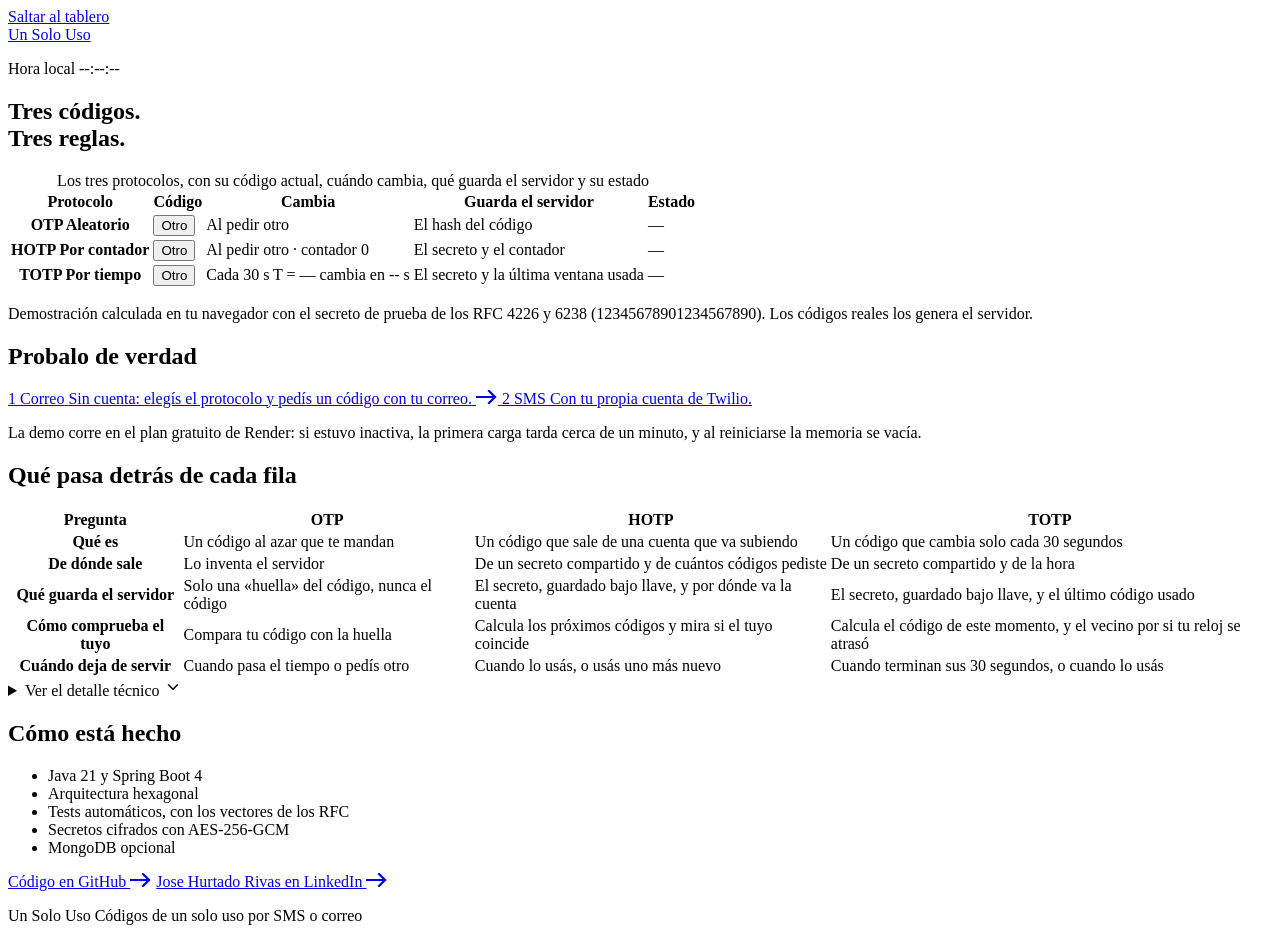
==== commit 1213f985: "feat(ui): new landing page with the protocol board, and separate email and SMS pages - Landing page " ====
--- a/src/main/resources/static/index.html
+++ b/src/main/resources/static/index.html
@@ -4,11 +4,12 @@
 <meta charset="UTF-8">
 <meta name="viewport" content="width=device-width, initial-scale=1.0">
 <title>Un Solo Uso</title>
-<meta name="description" content="OTP, HOTP y TOTP en un mismo tablero: mirá en vivo cómo cambia cada código de un solo uso y probalo por correo, SMS o app autenticadora.">
-<link rel="icon" href="data:image/svg+xml,%3Csvg xmlns='http://www.w3.org/2000/svg' viewBox='0 0 24 24'%3E%3Crect width='24' height='24' rx='3' fill='%230e0e0d'/%3E%3Crect x='5' y='5' width='14' height='14' rx='1.5' fill='%23232321'/%3E%3Cpath d='M5 12h14' stroke='%230e0e0d' stroke-width='1.2'/%3E%3Cpath d='M12 7.5v9' stroke='%23f5b301' stroke-width='2.2' stroke-linecap='round'/%3E%3C/svg%3E">
+<meta name="description" content="OTP, HOTP y TOTP en un mismo tablero: mirá en vivo cómo cambia cada código de un solo uso y probalo por correo o SMS.">
+<link rel="icon" href="data:image/svg+xml,%3Csvg xmlns='http://www.w3.org/2000/svg' viewBox='0 0 24 24'%3E%3Crect width='24' height='24' rx='3' fill='%230e0e0d'/%3E%3Crect x='5' y='5' width='14' height='14' rx='1.5' fill='%23232321'/%3E%3Cpath d='M5 12h14' stroke='%230e0e0d' stroke-width='1.2'/%3E%3Cpath d='M12 7.5v9' stroke='%236db33f' stroke-width='2.2' stroke-linecap='round'/%3E%3C/svg%3E">
 <link rel="preconnect" href="https://fonts.googleapis.com">
 <link rel="preconnect" href="https://fonts.gstatic.com" crossorigin>
 <link href="https://fonts.googleapis.com/css2?family=Big+Shoulders+Display:wght@600;700;800&family=Barlow:wght@400;500;600&family=JetBrains+Mono:wght@500&display=swap" rel="stylesheet">
+<link rel="stylesheet" href="/theme.css">
 <link rel="stylesheet" href="/board.css">
 </head>
 <body class="board-page">
@@ -27,17 +28,6 @@
   <main class="stage">
     <section class="intro" aria-labelledby="intro-title">
       <h1 id="intro-title">Tres códigos.<br>Tres reglas.</h1>
-      <div class="intro-side">
-        <p class="intro-lead">
-          OTP se sortea, HOTP cuenta y TOTP mira el reloj.
-          Pulsá <strong>Otro</strong> en cada fila y mirá qué cambia.
-        </p>
-        <a class="intro-cta" href="/otp-service.html?canal=correo">
-          <span class="intro-cta-gate" aria-hidden="true">1</span>
-          <span>Probalo por correo</span>
-          <svg class="arrow" width="22" height="14" viewBox="0 0 22 14" fill="none" stroke="currentColor" stroke-width="2.2" stroke-linecap="square" aria-hidden="true"><path d="M1 7h18M13 1l6 6-6 6"/></svg>
-        </a>
-      </div>
     </section>
 
     <section id="tablero" class="board" aria-label="Tablero de códigos de un solo uso">
@@ -124,7 +114,7 @@
     <section id="puertas" class="gates" aria-labelledby="gates-title">
       <h2 id="gates-title" class="gates-title">Probalo de verdad</h2>
       <div class="gates-row">
-        <a class="gate gate-primary" href="/otp-service.html?canal=correo">
+        <a class="gate gate-primary" href="/correo.html">
           <span class="gate-number" aria-hidden="true">1</span>
           <span class="gate-body">
             <span class="gate-name">Correo</span>
@@ -132,19 +122,12 @@
           </span>
           <span class="gate-arrow"><svg class="arrow" width="22" height="14" viewBox="0 0 22 14" fill="none" stroke="currentColor" stroke-width="2.2" stroke-linecap="square" aria-hidden="true"><path d="M1 7h18M13 1l6 6-6 6"/></svg></span>
         </a>
-        <button type="button" class="gate" id="gate-sms" aria-expanded="false" aria-controls="sms-panel">
+        <a class="gate" href="/sms.html">
           <span class="gate-number" aria-hidden="true">2</span>
           <span class="gate-body">
             <span class="gate-name">SMS</span>
             <span class="gate-sub">Con tu propia cuenta de Twilio.</span>
           </span>
-        </button>
-        <a class="gate" href="/authenticator.html">
-          <span class="gate-number" aria-hidden="true">3</span>
-          <span class="gate-body">
-            <span class="gate-name">App autenticadora</span>
-            <span class="gate-sub">HOTP y TOTP desde tu celular, con un QR.</span>
-          </span>
         </a>
       </div>
 
@@ -153,41 +136,6 @@
         y al reiniciarse la memoria se vacía.
       </p>
 
-      <div id="sms-panel" class="sms-panel" hidden>
-        <h3 class="sms-title">Puerta 2 · Conectá tu Twilio</h3>
-        <p class="sms-intro">
-          El SMS sale de tu cuenta y usa su saldo.
-          ¿No tenés una? <a href="https://console.twilio.com/" target="_blank" rel="noopener noreferrer">Creala gratis</a>.
-        </p>
-        <div class="sms-fields">
-          <label class="field">
-            <span>Account SID</span>
-            <input id="tw-account-sid" type="text" placeholder="ACxxxxxxxxxxxxxxxxxxxxxxxxxxxxxxxx" autocomplete="off" spellcheck="false">
-          </label>
-          <label class="field">
-            <span>Auth Token</span>
-            <input id="tw-auth-token" type="password" placeholder="Tu Auth Token" autocomplete="off">
-          </label>
-          <label class="field">
-            <span>Número de Twilio</span>
-            <input id="tw-phone-number" type="text" placeholder="+15017122661" autocomplete="off">
-          </label>
-          <label class="field">
-            <span>Verify Service SID</span>
-            <input id="tw-verify-sid" type="text" placeholder="VAxxxxxxxxxxxxxxxxxxxxxxxxxxxxxxxx" autocomplete="off" spellcheck="false">
-          </label>
-        </div>
-        <button id="tw-connect-btn" type="button" onclick="connectTwilio()" class="btn-primary">
-          <span class="spinner" aria-hidden="true"></span>
-          <span class="btn-label">Conectar con Twilio</span>
-        </button>
-        <div id="tw-connect-result" class="result" role="status" aria-live="polite"></div>
-        <p class="sms-note">
-          Las credenciales quedan 15 minutos en la memoria del servidor, sin base de datos.
-          Una cuenta de prueba solo envía a números verificados.
-          <a href="https://console.twilio.com/us1/develop/verify/services" target="_blank" rel="noopener noreferrer">¿Dónde encuentro estos datos?</a>
-        </p>
-      </div>
     </section>
 
     <section id="ficha" class="spec" aria-labelledby="spec-title">
@@ -196,7 +144,7 @@
         <table class="spec-table">
           <thead>
             <tr>
-              <th scope="col"><span class="visually-hidden">Aspecto</span></th>
+              <th scope="col"><span class="visually-hidden">Pregunta</span></th>
               <th scope="col">OTP</th>
               <th scope="col">HOTP</th>
               <th scope="col">TOTP</th>
@@ -204,38 +152,91 @@
           </thead>
           <tbody>
             <tr>
-              <th scope="row">Estándar</th>
-              <td>—</td>
-              <td class="mono">RFC 4226</td>
-              <td class="mono">RFC 6238</td>
-            </tr>
-            <tr>
-              <th scope="row">Cómo se obtiene</th>
-              <td class="mono">SecureRandom</td>
-              <td class="mono">HMAC-SHA1(secreto, contador)</td>
-              <td class="mono">HMAC-SHA1(secreto, ⌊t ÷ 30⌋)</td>
+              <th scope="row">Qué es</th>
+              <td>Un código al azar que te mandan</td>
+              <td>Un código que sale de una cuenta que va subiendo</td>
+              <td>Un código que cambia solo cada 30 segundos</td>
+            </tr>
+            <tr>
+              <th scope="row">De dónde sale</th>
+              <td>Lo inventa el servidor</td>
+              <td>De un secreto compartido y de cuántos códigos pediste</td>
+              <td>De un secreto compartido y de la hora</td>
             </tr>
             <tr>
               <th scope="row">Qué guarda el servidor</th>
-              <td>El hash HMAC-SHA256 del código</td>
-              <td>El secreto cifrado y el contador</td>
-              <td>El secreto cifrado y la última ventana usada</td>
-            </tr>
-            <tr>
-              <th scope="row">Cómo verifica</th>
-              <td>Compara con el hash guardado</td>
-              <td>Recalcula los contadores pendientes</td>
-              <td>Recalcula la ventana actual ±1</td>
-            </tr>
-            <tr>
-              <th scope="row">Qué lo anula</th>
-              <td>El tiempo o pedir otro</td>
-              <td>Solo usarlo, o usar uno posterior</td>
-              <td>El cierre de su ventana o usarlo</td>
+              <td>Solo una &laquo;huella&raquo; del código, nunca el código</td>
+              <td>El secreto, guardado bajo llave, y por dónde va la cuenta</td>
+              <td>El secreto, guardado bajo llave, y el último código usado</td>
+            </tr>
+            <tr>
+              <th scope="row">Cómo comprueba el tuyo</th>
+              <td>Compara tu código con la huella</td>
+              <td>Calcula los próximos códigos y mira si el tuyo coincide</td>
+              <td>Calcula el código de este momento, y el vecino por si tu reloj se atrasó</td>
+            </tr>
+            <tr>
+              <th scope="row">Cuándo deja de servir</th>
+              <td>Cuando pasa el tiempo o pedís otro</td>
+              <td>Cuando lo usás, o usás uno más nuevo</td>
+              <td>Cuando terminan sus 30 segundos, o cuando lo usás</td>
             </tr>
           </tbody>
         </table>
       </div>
+
+      <details class="spec-tech">
+        <summary>
+          <span>Ver el detalle técnico</span>
+          <svg class="spec-tech-chev" width="18" height="18" viewBox="0 0 24 24" fill="none" stroke="currentColor" stroke-width="2" stroke-linecap="round" stroke-linejoin="round" aria-hidden="true">
+            <polyline points="6 9 12 15 18 9"/>
+          </svg>
+        </summary>
+        <div class="spec-scroll">
+          <table class="spec-table">
+            <thead>
+              <tr>
+                <th scope="col"><span class="visually-hidden">Aspecto</span></th>
+                <th scope="col">OTP</th>
+                <th scope="col">HOTP</th>
+                <th scope="col">TOTP</th>
+              </tr>
+            </thead>
+            <tbody>
+              <tr>
+                <th scope="row">Estándar</th>
+                <td>—</td>
+                <td class="mono">RFC 4226</td>
+                <td class="mono">RFC 6238</td>
+              </tr>
+              <tr>
+                <th scope="row">Cómo se obtiene</th>
+                <td class="mono">SecureRandom</td>
+                <td class="mono">HMAC-SHA1(secreto, contador)</td>
+                <td class="mono">HMAC-SHA1(secreto, &lfloor;t &divide; 30&rfloor;)</td>
+              </tr>
+              <tr>
+                <th scope="row">Qué guarda el servidor</th>
+                <td>El hash HMAC-SHA256 del código</td>
+                <td>El secreto cifrado y el contador</td>
+                <td>El secreto cifrado y la última ventana usada</td>
+              </tr>
+              <tr>
+                <th scope="row">Cómo verifica</th>
+                <td>Compara con el hash guardado</td>
+                <td>Recalcula los contadores pendientes</td>
+                <td>Recalcula la ventana actual &plusmn;1</td>
+              </tr>
+              <tr>
+                <th scope="row">Qué lo anula</th>
+                <td>El tiempo o pedir otro</td>
+                <td>Solo usarlo, o usar uno posterior</td>
+                <td>El cierre de su ventana o usarlo</td>
+              </tr>
+            </tbody>
+          </table>
+        </div>
+      </details>
     </section>
 
     <section id="hecho" class="built" aria-labelledby="built-title">
@@ -243,7 +244,7 @@
       <ul class="built-list">
         <li>Java 21 y Spring Boot 4</li>
         <li>Arquitectura hexagonal</li>
-        <li>101 tests automáticos, con los vectores de los RFC</li>
+        <li>Tests automáticos, con los vectores de los RFC</li>
         <li>Secretos cifrados con AES-256-GCM</li>
         <li>MongoDB opcional</li>
       </ul>
@@ -256,11 +257,10 @@
 
   <footer class="station-foot">
     <span data-brand>Un Solo Uso</span>
-    <span>Códigos de un solo uso por SMS, correo o app</span>
+    <span>Códigos de un solo uso por SMS o correo</span>
   </footer>
 
 <script src="/js/brand.js"></script>
 <script src="/js/board.js"></script>
-<script src="/js/twilio-connect.js"></script>
 </body>
 </html>
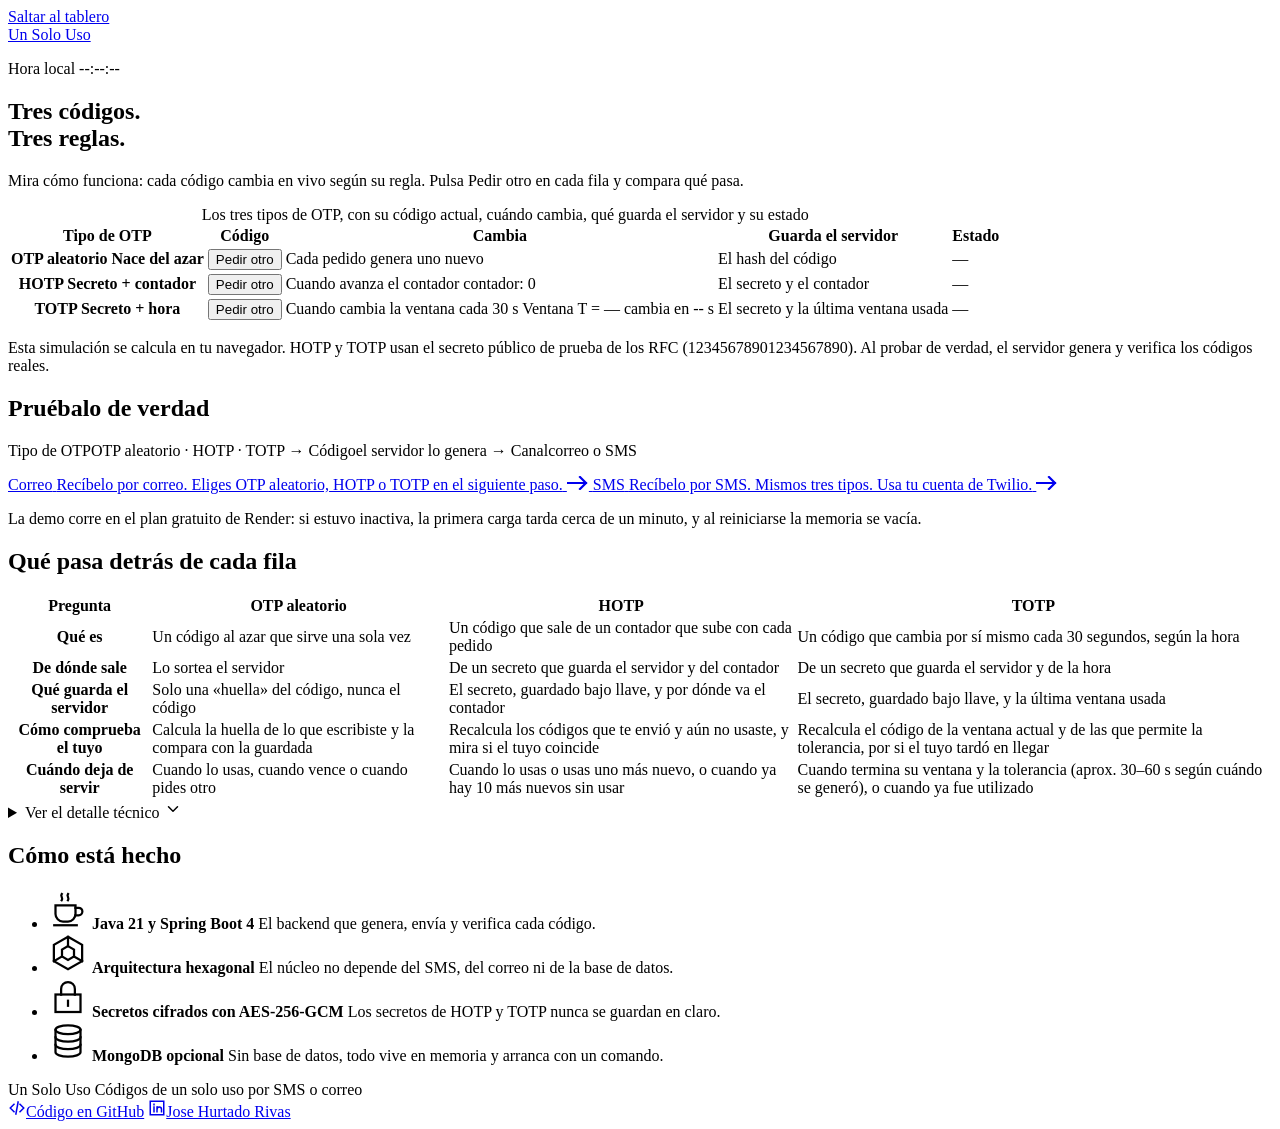
==== commit 33aa0998: "feat(ui): explain each OTP type with the server rules, neutral Spanish and responsive comparison tab" ====
--- a/src/main/resources/static/index.html
+++ b/src/main/resources/static/index.html
@@ -4,7 +4,7 @@
 <meta charset="UTF-8">
 <meta name="viewport" content="width=device-width, initial-scale=1.0">
 <title>Un Solo Uso</title>
-<meta name="description" content="OTP, HOTP y TOTP en un mismo tablero: mirá en vivo cómo cambia cada código de un solo uso y probalo por correo o SMS.">
+<meta name="description" content="OTP aleatorio, HOTP y TOTP en un mismo tablero: mira en vivo cómo cambia cada código de un solo uso y pruébalo por correo o SMS.">
 <link rel="icon" href="data:image/svg+xml,%3Csvg xmlns='http://www.w3.org/2000/svg' viewBox='0 0 24 24'%3E%3Crect width='24' height='24' rx='3' fill='%230e0e0d'/%3E%3Crect x='5' y='5' width='14' height='14' rx='1.5' fill='%23232321'/%3E%3Cpath d='M5 12h14' stroke='%230e0e0d' stroke-width='1.2'/%3E%3Cpath d='M12 7.5v9' stroke='%236db33f' stroke-width='2.2' stroke-linecap='round'/%3E%3C/svg%3E">
 <link rel="preconnect" href="https://fonts.googleapis.com">
 <link rel="preconnect" href="https://fonts.gstatic.com" crossorigin>
@@ -18,7 +18,7 @@
   <header class="station">
     <div class="station-inner">
       <a class="station-brand" href="/" data-brand>Un Solo Uso</a>
-      <p class="station-clock" aria-label="Hora local">
+      <p class="station-clock">
         <span class="station-clock-label">Hora local</span>
         <time id="clock" class="station-clock-time">--:--:--</time>
       </p>
@@ -28,77 +28,82 @@
   <main class="stage">
     <section class="intro" aria-labelledby="intro-title">
       <h1 id="intro-title">Tres códigos.<br>Tres reglas.</h1>
+      <p class="intro-lead">Mira cómo funciona: cada código cambia en vivo según su regla. Pulsa <span class="intro-key">Pedir otro</span> en cada fila y compara qué pasa.</p>
     </section>
 
     <section id="tablero" class="board" aria-label="Tablero de códigos de un solo uso">
-      <table class="board-table">
-        <caption class="visually-hidden">Los tres protocolos, con su código actual, cuándo cambia, qué guarda el servidor y su estado</caption>
-        <thead>
-          <tr>
-            <th scope="col">Protocolo</th>
-            <th scope="col">Código</th>
-            <th scope="col">Cambia</th>
-            <th scope="col">Guarda el servidor</th>
-            <th scope="col">Estado</th>
+      <table class="board-table" role="table">
+        <caption class="visually-hidden">Los tres tipos de OTP, con su código actual, cuándo cambia, qué guarda el servidor y su estado</caption>
+        <thead role="rowgroup">
+          <tr role="row">
+            <th scope="col" role="columnheader">Tipo de OTP</th>
+            <th scope="col" role="columnheader">Código</th>
+            <th scope="col" role="columnheader">Cambia</th>
+            <th scope="col" role="columnheader">Guarda el servidor</th>
+            <th scope="col" role="columnheader">Estado</th>
           </tr>
         </thead>
-        <tbody>
-          <tr class="board-row" data-protocol="OTP">
-            <th scope="row" class="cell-proto">
-              <span class="proto-name">OTP</span>
-              <span class="proto-sub">Aleatorio</span>
+        <tbody role="rowgroup">
+          <tr class="board-row" data-protocol="OTP" role="row">
+            <th scope="row" class="cell-proto" role="rowheader">
+              <span class="proto-name">OTP <span class="name-qualifier">aleatorio</span></span>
+              <span class="proto-sub">Nace del azar</span>
             </th>
-            <td class="cell-code" data-label="Código">
+            <td class="cell-code" data-label="Código" role="cell">
               <div class="code-line">
                 <span class="flaps" data-flaps="6" role="img" aria-label="Código"></span>
-                <button type="button" class="key" data-action="otro" aria-label="Pedir otro código OTP">Otro</button>
+                <button type="button" class="key" data-action="otro" aria-label="Pedir otro código OTP aleatorio">Pedir otro</button>
               </div>
               <p class="previous" hidden></p>
             </td>
-            <td class="cell-change" data-label="Cambia">Al pedir otro</td>
-            <td class="cell-stores" data-label="Guarda el servidor">El hash del código</td>
-            <td class="cell-status" data-label="Estado">
+            <td class="cell-change" data-label="Cambia" role="cell">Cada pedido genera uno nuevo</td>
+            <td class="cell-stores" data-label="Guarda el servidor" role="cell">El hash del código</td>
+            <td class="cell-status" data-label="Estado" role="cell">
               <span class="status"><span class="lamp" aria-hidden="true"></span><span class="status-text">—</span></span>
             </td>
           </tr>
-          <tr class="board-row" data-protocol="HOTP">
-            <th scope="row" class="cell-proto">
+          <tr class="board-row" data-protocol="HOTP" role="row">
+            <th scope="row" class="cell-proto" role="rowheader">
               <span class="proto-name">HOTP</span>
-              <span class="proto-sub">Por contador</span>
+              <span class="proto-sub">Secreto + contador</span>
             </th>
-            <td class="cell-code" data-label="Código">
+            <td class="cell-code" data-label="Código" role="cell">
               <div class="code-line">
                 <span class="flaps" data-flaps="6" role="img" aria-label="Código"></span>
-                <button type="button" class="key" data-action="otro" aria-label="Pedir otro código HOTP">Otro</button>
+                <button type="button" class="key" data-action="otro" aria-label="Pedir otro código HOTP">Pedir otro</button>
               </div>
               <p class="previous" hidden></p>
             </td>
-            <td class="cell-change" data-label="Cambia">Al pedir otro · <span class="mono">contador <span data-field="counter">0</span></span></td>
-            <td class="cell-stores" data-label="Guarda el servidor">El secreto y el contador</td>
-            <td class="cell-status" data-label="Estado">
+            <td class="cell-change" data-label="Cambia" role="cell">
+              Cuando avanza el contador
+              <span class="mono change-detail">contador: <span data-field="counter">0</span></span>
+            </td>
+            <td class="cell-stores" data-label="Guarda el servidor" role="cell">El secreto y el contador</td>
+            <td class="cell-status" data-label="Estado" role="cell">
               <span class="status"><span class="lamp" aria-hidden="true"></span><span class="status-text">—</span></span>
             </td>
           </tr>
-          <tr class="board-row" data-protocol="TOTP">
-            <th scope="row" class="cell-proto">
+          <tr class="board-row" data-protocol="TOTP" role="row">
+            <th scope="row" class="cell-proto" role="rowheader">
               <span class="proto-name">TOTP</span>
-              <span class="proto-sub">Por tiempo</span>
+              <span class="proto-sub">Secreto + hora</span>
             </th>
-            <td class="cell-code" data-label="Código">
+            <td class="cell-code" data-label="Código" role="cell">
               <div class="code-line">
                 <span class="flaps" data-flaps="6" role="img" aria-label="Código"></span>
-                <button type="button" class="key" data-action="otro" aria-label="Pedir otro código TOTP">Otro</button>
+                <button type="button" class="key" data-action="otro" aria-label="Pedir otro código TOTP">Pedir otro</button>
               </div>
               <p class="previous" hidden></p>
             </td>
-            <td class="cell-change" data-label="Cambia">
-              Cada 30 s
-              <span class="mono window-step">T = <span data-field="step">—</span></span>
+            <td class="cell-change" data-label="Cambia" role="cell">
+              Cuando cambia la ventana
+              <span class="change-detail">cada 30 s</span>
+              <span class="mono window-step">Ventana T = <span data-field="step">—</span></span>
               <span class="window-left">cambia en <span class="mono" data-field="left">--</span> s</span>
               <span class="window-track" aria-hidden="true"><span class="window-bar" data-field="bar"></span></span>
             </td>
-            <td class="cell-stores" data-label="Guarda el servidor">El secreto y la última ventana usada</td>
-            <td class="cell-status" data-label="Estado">
+            <td class="cell-stores" data-label="Guarda el servidor" role="cell">El secreto y la última ventana usada</td>
+            <td class="cell-status" data-label="Estado" role="cell">
               <span class="status"><span class="lamp" aria-hidden="true"></span><span class="status-text">—</span></span>
             </td>
           </tr>
@@ -106,28 +111,34 @@
       </table>
       <p id="board-live" class="visually-hidden" aria-live="polite"></p>
       <p class="board-note">
-        Demostración calculada en tu navegador con el secreto de prueba de los RFC 4226 y 6238
-        (<span class="mono">12345678901234567890</span>). Los códigos reales los genera el servidor.
+        Esta simulación se calcula en tu navegador. HOTP y TOTP usan el secreto público de prueba de los RFC
+        (<span class="mono">12345678901234567890</span>). Al probar de verdad, el servidor genera y verifica los códigos reales.
       </p>
     </section>
 
     <section id="puertas" class="gates" aria-labelledby="gates-title">
-      <h2 id="gates-title" class="gates-title">Probalo de verdad</h2>
+      <h2 id="gates-title" class="gates-title">Pruébalo de verdad</h2>
+      <p class="gates-flow" aria-label="El tipo de OTP define el código; el canal solo lo entrega">
+        <span class="flow-step"><span class="flow-label">Tipo de OTP</span>OTP aleatorio · HOTP · TOTP</span>
+        <span class="flow-arrow" aria-hidden="true">→</span>
+        <span class="flow-step"><span class="flow-label">Código</span>el servidor lo genera</span>
+        <span class="flow-arrow" aria-hidden="true">→</span>
+        <span class="flow-step"><span class="flow-label">Canal</span>correo o SMS</span>
+      </p>
       <div class="gates-row">
-        <a class="gate gate-primary" href="/correo.html">
-          <span class="gate-number" aria-hidden="true">1</span>
+        <a class="gate" href="/correo.html">
           <span class="gate-body">
             <span class="gate-name">Correo</span>
-            <span class="gate-sub">Sin cuenta: elegís el protocolo y pedís un código con tu correo.</span>
+            <span class="gate-sub">Recíbelo por correo. Eliges OTP aleatorio, HOTP o TOTP en el siguiente paso.</span>
           </span>
           <span class="gate-arrow"><svg class="arrow" width="22" height="14" viewBox="0 0 22 14" fill="none" stroke="currentColor" stroke-width="2.2" stroke-linecap="square" aria-hidden="true"><path d="M1 7h18M13 1l6 6-6 6"/></svg></span>
         </a>
         <a class="gate" href="/sms.html">
-          <span class="gate-number" aria-hidden="true">2</span>
           <span class="gate-body">
             <span class="gate-name">SMS</span>
-            <span class="gate-sub">Con tu propia cuenta de Twilio.</span>
+            <span class="gate-sub">Recíbelo por SMS. Mismos tres tipos. Usa tu cuenta de Twilio.</span>
           </span>
+          <span class="gate-arrow"><svg class="arrow" width="22" height="14" viewBox="0 0 22 14" fill="none" stroke="currentColor" stroke-width="2.2" stroke-linecap="square" aria-hidden="true"><path d="M1 7h18M13 1l6 6-6 6"/></svg></span>
         </a>
       </div>
 
@@ -141,45 +152,45 @@
     <section id="ficha" class="spec" aria-labelledby="spec-title">
       <h2 id="spec-title">Qué pasa detrás de cada fila</h2>
       <div class="spec-scroll">
-        <table class="spec-table">
-          <thead>
-            <tr>
-              <th scope="col"><span class="visually-hidden">Pregunta</span></th>
-              <th scope="col">OTP</th>
-              <th scope="col">HOTP</th>
-              <th scope="col">TOTP</th>
+        <table class="spec-table" role="table">
+          <thead role="rowgroup">
+            <tr role="row">
+              <th scope="col" role="columnheader"><span class="visually-hidden">Pregunta</span></th>
+              <th scope="col" role="columnheader">OTP aleatorio</th>
+              <th scope="col" role="columnheader">HOTP</th>
+              <th scope="col" role="columnheader">TOTP</th>
             </tr>
           </thead>
-          <tbody>
-            <tr>
-              <th scope="row">Qué es</th>
-              <td>Un código al azar que te mandan</td>
-              <td>Un código que sale de una cuenta que va subiendo</td>
-              <td>Un código que cambia solo cada 30 segundos</td>
-            </tr>
-            <tr>
-              <th scope="row">De dónde sale</th>
-              <td>Lo inventa el servidor</td>
-              <td>De un secreto compartido y de cuántos códigos pediste</td>
-              <td>De un secreto compartido y de la hora</td>
-            </tr>
-            <tr>
-              <th scope="row">Qué guarda el servidor</th>
-              <td>Solo una &laquo;huella&raquo; del código, nunca el código</td>
-              <td>El secreto, guardado bajo llave, y por dónde va la cuenta</td>
-              <td>El secreto, guardado bajo llave, y el último código usado</td>
-            </tr>
-            <tr>
-              <th scope="row">Cómo comprueba el tuyo</th>
-              <td>Compara tu código con la huella</td>
-              <td>Calcula los próximos códigos y mira si el tuyo coincide</td>
-              <td>Calcula el código de este momento, y el vecino por si tu reloj se atrasó</td>
-            </tr>
-            <tr>
-              <th scope="row">Cuándo deja de servir</th>
-              <td>Cuando pasa el tiempo o pedís otro</td>
-              <td>Cuando lo usás, o usás uno más nuevo</td>
-              <td>Cuando terminan sus 30 segundos, o cuando lo usás</td>
+          <tbody role="rowgroup">
+            <tr role="row">
+              <th scope="row" role="rowheader">Qué es</th>
+              <td role="cell" data-label="OTP aleatorio">Un código al azar que sirve una sola vez</td>
+              <td role="cell" data-label="HOTP">Un código que sale de un contador que sube con cada pedido</td>
+              <td role="cell" data-label="TOTP">Un código que cambia por sí mismo cada 30 segundos, según la hora</td>
+            </tr>
+            <tr role="row">
+              <th scope="row" role="rowheader">De dónde sale</th>
+              <td role="cell" data-label="OTP aleatorio">Lo sortea el servidor</td>
+              <td role="cell" data-label="HOTP">De un secreto que guarda el servidor y del contador</td>
+              <td role="cell" data-label="TOTP">De un secreto que guarda el servidor y de la hora</td>
+            </tr>
+            <tr role="row">
+              <th scope="row" role="rowheader">Qué guarda el servidor</th>
+              <td role="cell" data-label="OTP aleatorio">Solo una &laquo;huella&raquo; del código, nunca el código</td>
+              <td role="cell" data-label="HOTP">El secreto, guardado bajo llave, y por dónde va el contador</td>
+              <td role="cell" data-label="TOTP">El secreto, guardado bajo llave, y la última ventana usada</td>
+            </tr>
+            <tr role="row">
+              <th scope="row" role="rowheader">Cómo comprueba el tuyo</th>
+              <td role="cell" data-label="OTP aleatorio">Calcula la huella de lo que escribiste y la compara con la guardada</td>
+              <td role="cell" data-label="HOTP">Recalcula los códigos que te envió y aún no usaste, y mira si el tuyo coincide</td>
+              <td role="cell" data-label="TOTP">Recalcula el código de la ventana actual y de las que permite la tolerancia, por si el tuyo tardó en llegar</td>
+            </tr>
+            <tr role="row">
+              <th scope="row" role="rowheader">Cuándo deja de servir</th>
+              <td role="cell" data-label="OTP aleatorio">Cuando lo usas, cuando vence o cuando pides otro</td>
+              <td role="cell" data-label="HOTP">Cuando lo usas o usas uno más nuevo, o cuando ya hay <span data-policy="hotpLookAhead">10</span> más nuevos sin usar</td>
+              <td role="cell" data-label="TOTP">Cuando termina su ventana y la tolerancia (aprox. <span data-policy="totpLifetime">30–60 s</span> según cuándo se generó), o cuando ya fue utilizado</td>
             </tr>
           </tbody>
         </table>
@@ -193,48 +204,48 @@
           </svg>
         </summary>
         <div class="spec-scroll">
-          <table class="spec-table">
-            <thead>
-              <tr>
-                <th scope="col"><span class="visually-hidden">Aspecto</span></th>
-                <th scope="col">OTP</th>
-                <th scope="col">HOTP</th>
-                <th scope="col">TOTP</th>
-              </tr>
-            </thead>
-            <tbody>
-              <tr>
-                <th scope="row">Estándar</th>
-                <td>—</td>
-                <td class="mono">RFC 4226</td>
-                <td class="mono">RFC 6238</td>
-              </tr>
-              <tr>
-                <th scope="row">Cómo se obtiene</th>
-                <td class="mono">SecureRandom</td>
-                <td class="mono">HMAC-SHA1(secreto, contador)</td>
-                <td class="mono">HMAC-SHA1(secreto, &lfloor;t &divide; 30&rfloor;)</td>
-              </tr>
-              <tr>
-                <th scope="row">Qué guarda el servidor</th>
-                <td>El hash HMAC-SHA256 del código</td>
-                <td>El secreto cifrado y el contador</td>
-                <td>El secreto cifrado y la última ventana usada</td>
-              </tr>
-              <tr>
-                <th scope="row">Cómo verifica</th>
-                <td>Compara con el hash guardado</td>
-                <td>Recalcula los contadores pendientes</td>
-                <td>Recalcula la ventana actual &plusmn;1</td>
-              </tr>
-              <tr>
-                <th scope="row">Qué lo anula</th>
-                <td>El tiempo o pedir otro</td>
-                <td>Solo usarlo, o usar uno posterior</td>
-                <td>El cierre de su ventana o usarlo</td>
-              </tr>
-            </tbody>
-          </table>
+          <table class="spec-table spec-table-tech" role="table">
+          <thead role="rowgroup">
+            <tr role="row">
+              <th scope="col" role="columnheader"><span class="visually-hidden">Aspecto</span></th>
+              <th scope="col" role="columnheader">OTP aleatorio</th>
+              <th scope="col" role="columnheader">HOTP</th>
+              <th scope="col" role="columnheader">TOTP</th>
+            </tr>
+          </thead>
+          <tbody role="rowgroup">
+            <tr role="row">
+              <th scope="row" role="rowheader">Algoritmo</th>
+              <td role="cell" data-label="OTP aleatorio">Ninguno estándar: azar con SecureRandom</td>
+              <td role="cell" data-label="HOTP" class="mono">HOTP · RFC 4226</td>
+              <td role="cell" data-label="TOTP" class="mono">TOTP · RFC 6238</td>
+            </tr>
+            <tr role="row">
+              <th scope="row" role="rowheader">Cómo se obtiene</th>
+              <td role="cell" data-label="OTP aleatorio" class="mono">SecureRandom → 4 a 10 dígitos</td>
+              <td role="cell" data-label="HOTP" class="mono"><span class="formula"><span>HMAC-SHA1(K, C)</span><span aria-hidden="true">↓</span><span>truncado dinámico</span><span aria-hidden="true">↓</span><span>mod 10<sup>dígitos</sup></span></span><span class="formula-sum">= Truncar(HMAC-SHA1(secreto, contador)) mod 10<sup>6</sup></span></td>
+              <td role="cell" data-label="TOTP" class="mono"><span class="formula"><span>T = ⌊UnixTime ÷ 30⌋</span><span>TOTP(K, T) = HOTP(K, T)</span></span><span class="formula-sum">El contador de eventos de HOTP se reemplaza por un contador de tiempo</span></td>
+            </tr>
+            <tr role="row">
+              <th scope="row" role="rowheader">Qué guarda el servidor</th>
+              <td role="cell" data-label="OTP aleatorio">El hash HMAC-SHA256 del código, con una clave del servidor</td>
+              <td role="cell" data-label="HOTP">El secreto cifrado (AES-256-GCM) y el contador</td>
+              <td role="cell" data-label="TOTP">El secreto cifrado (AES-256-GCM) y la última ventana usada (T)</td>
+            </tr>
+            <tr role="row">
+              <th scope="row" role="rowheader">Cómo verifica</th>
+              <td role="cell" data-label="OTP aleatorio">Calcula el hash de lo recibido y lo compara con el guardado</td>
+              <td role="cell" data-label="HOTP">Recalcula los últimos <span data-policy="hotpLookAhead">10</span> contadores emitidos sin usar (look-ahead); nunca uno que no se emitió</td>
+              <td role="cell" data-label="TOTP">Recalcula T y las ventanas de tolerancia (<span class="mono" data-policy="totpTolerance">T−1 y T+1</span>)</td>
+            </tr>
+            <tr role="row">
+              <th scope="row" role="rowheader">Qué lo anula</th>
+              <td role="cell" data-label="OTP aleatorio">Usarlo, vencer o pedir otro. <span data-policy="maxAttempts">3</span> fallos lo bloquean</td>
+              <td role="cell" data-label="HOTP">Usarlo o usar uno posterior, o quedar detrás de <span data-policy="hotpLookAhead">10</span> más nuevos. <span data-policy="maxAttempts">3</span> fallos bloquean <span data-policy="lockMinutes">10</span> min</td>
+              <td role="cell" data-label="TOTP">El cierre de su ventana y la tolerancia, o usarlo a él o a uno posterior. <span data-policy="maxAttempts">3</span> fallos bloquean <span data-policy="lockMinutes">10</span> min</td>
+            </tr>
+          </tbody>
+        </table>
         </div>
       </details>
     </section>
@@ -242,22 +253,39 @@
     <section id="hecho" class="built" aria-labelledby="built-title">
       <h2 id="built-title">Cómo está hecho</h2>
       <ul class="built-list">
-        <li>Java 21 y Spring Boot 4</li>
-        <li>Arquitectura hexagonal</li>
-        <li>Tests automáticos, con los vectores de los RFC</li>
-        <li>Secretos cifrados con AES-256-GCM</li>
-        <li>MongoDB opcional</li>
+        <li class="built-item">
+          <svg class="built-icon" width="40" height="40" viewBox="0 0 32 32" fill="none" stroke="currentColor" stroke-width="1.8" stroke-linecap="square" stroke-linejoin="miter" aria-hidden="true"><path d="M6 13h16v7a6 6 0 0 1-6 6h-4a6 6 0 0 1-6-6z"/><path d="M22 15h2.5a3 3 0 0 1 0 6H22"/><path d="M11 4c-1.5 1.8 1.5 3.2 0 5M16 4c-1.5 1.8 1.5 3.2 0 5"/><path d="M5 29h18"/></svg>
+          <strong>Java 21 y Spring Boot 4</strong>
+          <span>El backend que genera, envía y verifica cada código.</span>
+        </li>
+        <li class="built-item">
+          <svg class="built-icon" width="40" height="40" viewBox="0 0 32 32" fill="none" stroke="currentColor" stroke-width="1.8" stroke-linecap="square" stroke-linejoin="miter" aria-hidden="true"><path d="M16 3l11.3 6.5v13L16 29 4.7 22.5v-13z"/><path d="M16 10.5l4.8 2.75v5.5L16 21.5l-4.8-2.75v-5.5z"/><path d="M16 3v7.5M27.3 22.5l-6.5-3.75M4.7 22.5l6.5-3.75"/></svg>
+          <strong>Arquitectura hexagonal</strong>
+          <span>El núcleo no depende del SMS, del correo ni de la base de datos.</span>
+        </li>
+        <li class="built-item">
+          <svg class="built-icon" width="40" height="40" viewBox="0 0 32 32" fill="none" stroke="currentColor" stroke-width="1.8" stroke-linecap="square" stroke-linejoin="miter" aria-hidden="true"><rect x="6" y="14" width="20" height="14"/><path d="M10.5 14V9.5a5.5 5.5 0 0 1 11 0V14"/><path d="M16 19v4"/></svg>
+          <strong>Secretos cifrados con AES-256-GCM</strong>
+          <span>Los secretos de HOTP y TOTP nunca se guardan en claro.</span>
+        </li>
+        <li class="built-item">
+          <svg class="built-icon" width="40" height="40" viewBox="0 0 32 32" fill="none" stroke="currentColor" stroke-width="1.8" stroke-linecap="square" stroke-linejoin="miter" aria-hidden="true"><ellipse cx="16" cy="7" rx="10" ry="3.5"/><path d="M6 7v18c0 1.9 4.5 3.5 10 3.5s10-1.6 10-3.5V7"/><path d="M6 13c0 1.9 4.5 3.5 10 3.5s10-1.6 10-3.5M6 19c0 1.9 4.5 3.5 10 3.5s10-1.6 10-3.5"/></svg>
+          <strong>MongoDB opcional</strong>
+          <span>Sin base de datos, todo vive en memoria y arranca con un comando.</span>
+        </li>
       </ul>
-      <p class="built-links">
-        <a href="https://github.com/JoshRivas313/OTP-Service" target="_blank" rel="noopener noreferrer">Código en GitHub <svg class="arrow" width="22" height="14" viewBox="0 0 22 14" fill="none" stroke="currentColor" stroke-width="2.2" stroke-linecap="square" aria-hidden="true"><path d="M1 7h18M13 1l6 6-6 6"/></svg></a>
-        <a href="https://www.linkedin.com/in/jose-hurtado-rivas-8150b0231/" target="_blank" rel="noopener noreferrer">Jose Hurtado Rivas en LinkedIn <svg class="arrow" width="22" height="14" viewBox="0 0 22 14" fill="none" stroke="currentColor" stroke-width="2.2" stroke-linecap="square" aria-hidden="true"><path d="M1 7h18M13 1l6 6-6 6"/></svg></a>
-      </p>
     </section>
   </main>
 
   <footer class="station-foot">
-    <span data-brand>Un Solo Uso</span>
-    <span>Códigos de un solo uso por SMS o correo</span>
+    <div class="foot-brand">
+      <span data-brand>Un Solo Uso</span>
+      <span>Códigos de un solo uso por SMS o correo</span>
+    </div>
+    <nav class="foot-links" aria-label="Código y autor">
+      <a href="https://github.com/JoshRivas313/OTP-Service" target="_blank" rel="noopener noreferrer"><svg width="18" height="18" viewBox="0 0 24 24" fill="none" stroke="currentColor" stroke-width="2" stroke-linecap="square" aria-hidden="true"><path d="M8 7l-5 5 5 5M16 7l5 5-5 5M13.5 4l-3 16"/></svg>Código en GitHub</a>
+      <a href="https://www.linkedin.com/in/jose-hurtado-rivas-8150b0231/" target="_blank" rel="noopener noreferrer"><svg width="18" height="18" viewBox="0 0 24 24" fill="none" stroke="currentColor" stroke-width="2" stroke-linecap="square" aria-hidden="true"><rect x="3" y="3" width="18" height="18"/><path d="M8 10.5V17M8 7v.5M12 17v-6.5M12 13.5a3 3 0 0 1 6 0V17"/></svg>Jose Hurtado Rivas</a>
+    </nav>
   </footer>
 
 <script src="/js/brand.js"></script>
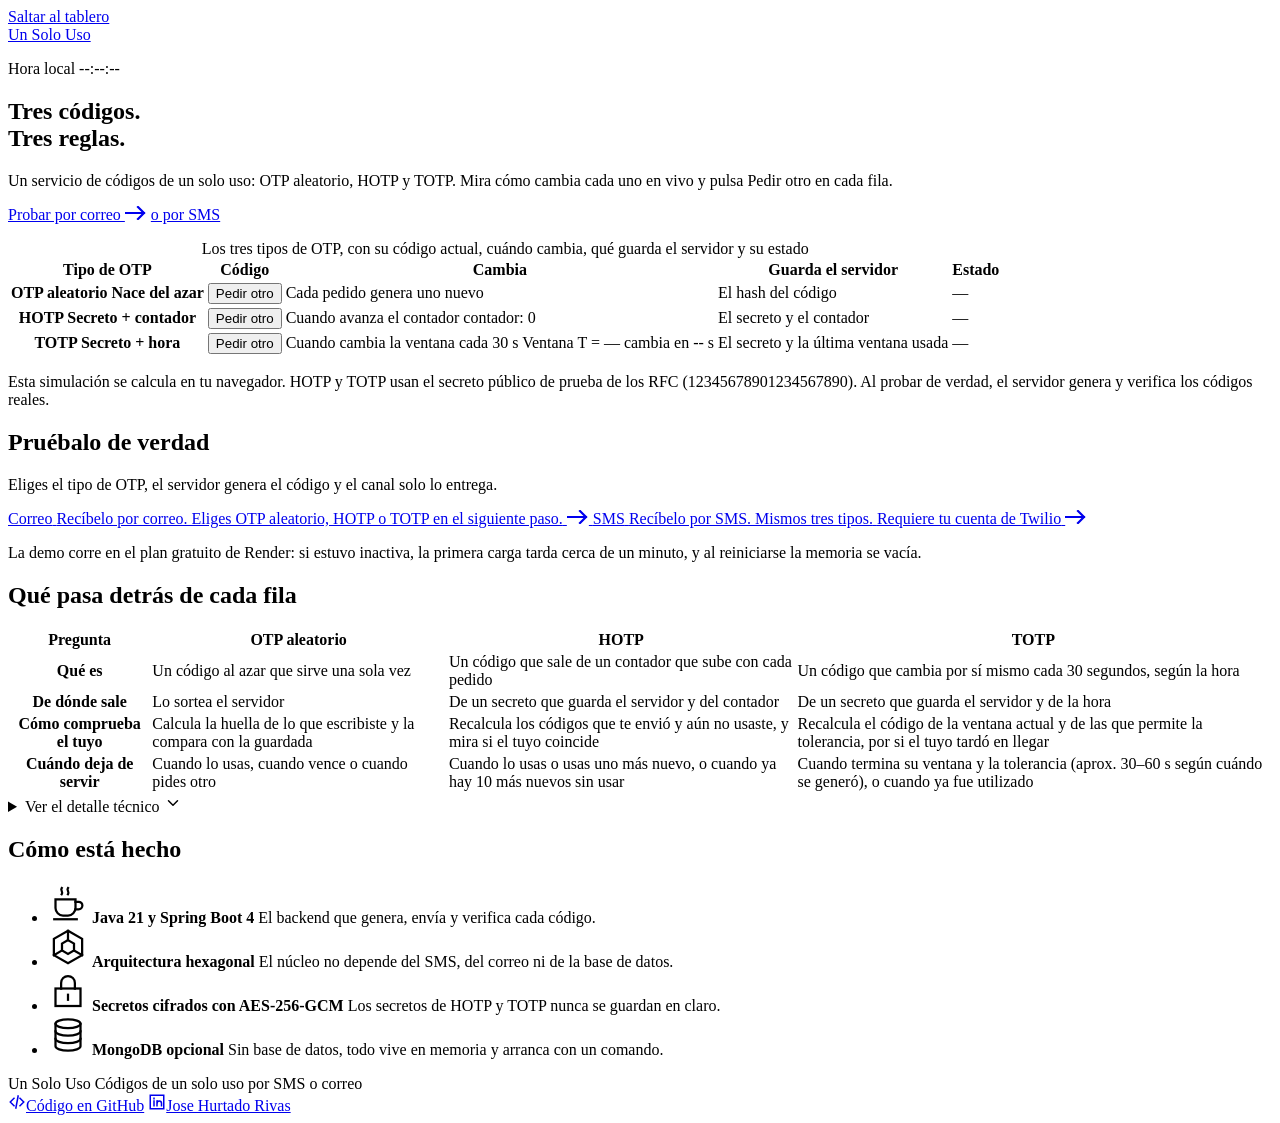
==== commit f1ac8e9c: "feat(ui): clearer first screen, lighter first step, one-tap demo code and accessible forms - Landing" ====
--- a/src/main/resources/static/index.html
+++ b/src/main/resources/static/index.html
@@ -4,7 +4,23 @@
 <meta charset="UTF-8">
 <meta name="viewport" content="width=device-width, initial-scale=1.0">
 <title>Un Solo Uso</title>
-<meta name="description" content="OTP aleatorio, HOTP y TOTP en un mismo tablero: mira en vivo cómo cambia cada código de un solo uso y pruébalo por correo o SMS.">
+<meta name="description" content="Tres códigos. Tres reglas. Mira cómo cambia cada código de un solo uso y pruébalo de verdad por correo o SMS.">
+<meta name="theme-color" content="#0f3b28">
+<link rel="canonical" href="https://otp-service-78yu.onrender.com/">
+<meta property="og:type" content="website">
+<meta property="og:site_name" content="Un Solo Uso">
+<meta property="og:locale" content="es_PE">
+<meta property="og:url" content="https://otp-service-78yu.onrender.com/">
+<meta property="og:title" content="Un Solo Uso · OTP, HOTP y TOTP en vivo">
+<meta property="og:description" content="Tres códigos. Tres reglas. Mira cómo cambia cada código de un solo uso y pruébalo de verdad por correo o SMS.">
+<meta property="og:image" content="https://otp-service-78yu.onrender.com/og-image.png">
+<meta property="og:image:width" content="1200">
+<meta property="og:image:height" content="630">
+<meta property="og:image:alt" content="Tablero con tres códigos: OTP aleatorio, HOTP y TOTP">
+<meta name="twitter:card" content="summary_large_image">
+<meta name="twitter:title" content="Un Solo Uso · OTP, HOTP y TOTP en vivo">
+<meta name="twitter:description" content="Tres códigos. Tres reglas. Mira cómo cambia cada código de un solo uso y pruébalo de verdad por correo o SMS.">
+<meta name="twitter:image" content="https://otp-service-78yu.onrender.com/og-image.png">
 <link rel="icon" href="data:image/svg+xml,%3Csvg xmlns='http://www.w3.org/2000/svg' viewBox='0 0 24 24'%3E%3Crect width='24' height='24' rx='3' fill='%230e0e0d'/%3E%3Crect x='5' y='5' width='14' height='14' rx='1.5' fill='%23232321'/%3E%3Cpath d='M5 12h14' stroke='%230e0e0d' stroke-width='1.2'/%3E%3Cpath d='M12 7.5v9' stroke='%236db33f' stroke-width='2.2' stroke-linecap='round'/%3E%3C/svg%3E">
 <link rel="preconnect" href="https://fonts.googleapis.com">
 <link rel="preconnect" href="https://fonts.gstatic.com" crossorigin>
@@ -28,7 +44,11 @@
   <main class="stage">
     <section class="intro" aria-labelledby="intro-title">
       <h1 id="intro-title">Tres códigos.<br>Tres reglas.</h1>
-      <p class="intro-lead">Mira cómo funciona: cada código cambia en vivo según su regla. Pulsa <span class="intro-key">Pedir otro</span> en cada fila y compara qué pasa.</p>
+      <p class="intro-lead">Un servicio de códigos de un solo uso: OTP aleatorio, HOTP y TOTP. Mira cómo cambia cada uno en vivo y pulsa <span class="intro-key">Pedir otro</span> en cada fila.</p>
+      <p class="hero-actions">
+        <a class="cta" href="/correo.html">Probar por correo <svg class="arrow" width="22" height="14" viewBox="0 0 22 14" fill="none" stroke="currentColor" stroke-width="2.2" stroke-linecap="square" aria-hidden="true"><path d="M1 7h18M13 1l6 6-6 6"/></svg></a>
+        <a class="cta-link" href="/sms.html">o por SMS</a>
+      </p>
     </section>
 
     <section id="tablero" class="board" aria-label="Tablero de códigos de un solo uso">
@@ -118,15 +138,9 @@
 
     <section id="puertas" class="gates" aria-labelledby="gates-title">
       <h2 id="gates-title" class="gates-title">Pruébalo de verdad</h2>
-      <p class="gates-flow" aria-label="El tipo de OTP define el código; el canal solo lo entrega">
-        <span class="flow-step"><span class="flow-label">Tipo de OTP</span>OTP aleatorio · HOTP · TOTP</span>
-        <span class="flow-arrow" aria-hidden="true">→</span>
-        <span class="flow-step"><span class="flow-label">Código</span>el servidor lo genera</span>
-        <span class="flow-arrow" aria-hidden="true">→</span>
-        <span class="flow-step"><span class="flow-label">Canal</span>correo o SMS</span>
-      </p>
+      <p class="gates-flow">Eliges el tipo de OTP, el servidor genera el código y el canal solo lo entrega.</p>
       <div class="gates-row">
-        <a class="gate" href="/correo.html">
+        <a class="gate gate-primary" href="/correo.html">
           <span class="gate-body">
             <span class="gate-name">Correo</span>
             <span class="gate-sub">Recíbelo por correo. Eliges OTP aleatorio, HOTP o TOTP en el siguiente paso.</span>
@@ -136,7 +150,8 @@
         <a class="gate" href="/sms.html">
           <span class="gate-body">
             <span class="gate-name">SMS</span>
-            <span class="gate-sub">Recíbelo por SMS. Mismos tres tipos. Usa tu cuenta de Twilio.</span>
+            <span class="gate-sub">Recíbelo por SMS. Mismos tres tipos.</span>
+            <span class="gate-tag">Requiere tu cuenta de Twilio</span>
           </span>
           <span class="gate-arrow"><svg class="arrow" width="22" height="14" viewBox="0 0 22 14" fill="none" stroke="currentColor" stroke-width="2.2" stroke-linecap="square" aria-hidden="true"><path d="M1 7h18M13 1l6 6-6 6"/></svg></span>
         </a>
@@ -174,13 +189,7 @@
               <td role="cell" data-label="HOTP">De un secreto que guarda el servidor y del contador</td>
               <td role="cell" data-label="TOTP">De un secreto que guarda el servidor y de la hora</td>
             </tr>
-            <tr role="row">
-              <th scope="row" role="rowheader">Qué guarda el servidor</th>
-              <td role="cell" data-label="OTP aleatorio">Solo una &laquo;huella&raquo; del código, nunca el código</td>
-              <td role="cell" data-label="HOTP">El secreto, guardado bajo llave, y por dónde va el contador</td>
-              <td role="cell" data-label="TOTP">El secreto, guardado bajo llave, y la última ventana usada</td>
-            </tr>
-            <tr role="row">
+                        <tr role="row">
               <th scope="row" role="rowheader">Cómo comprueba el tuyo</th>
               <td role="cell" data-label="OTP aleatorio">Calcula la huella de lo que escribiste y la compara con la guardada</td>
               <td role="cell" data-label="HOTP">Recalcula los códigos que te envió y aún no usaste, y mira si el tuyo coincide</td>
